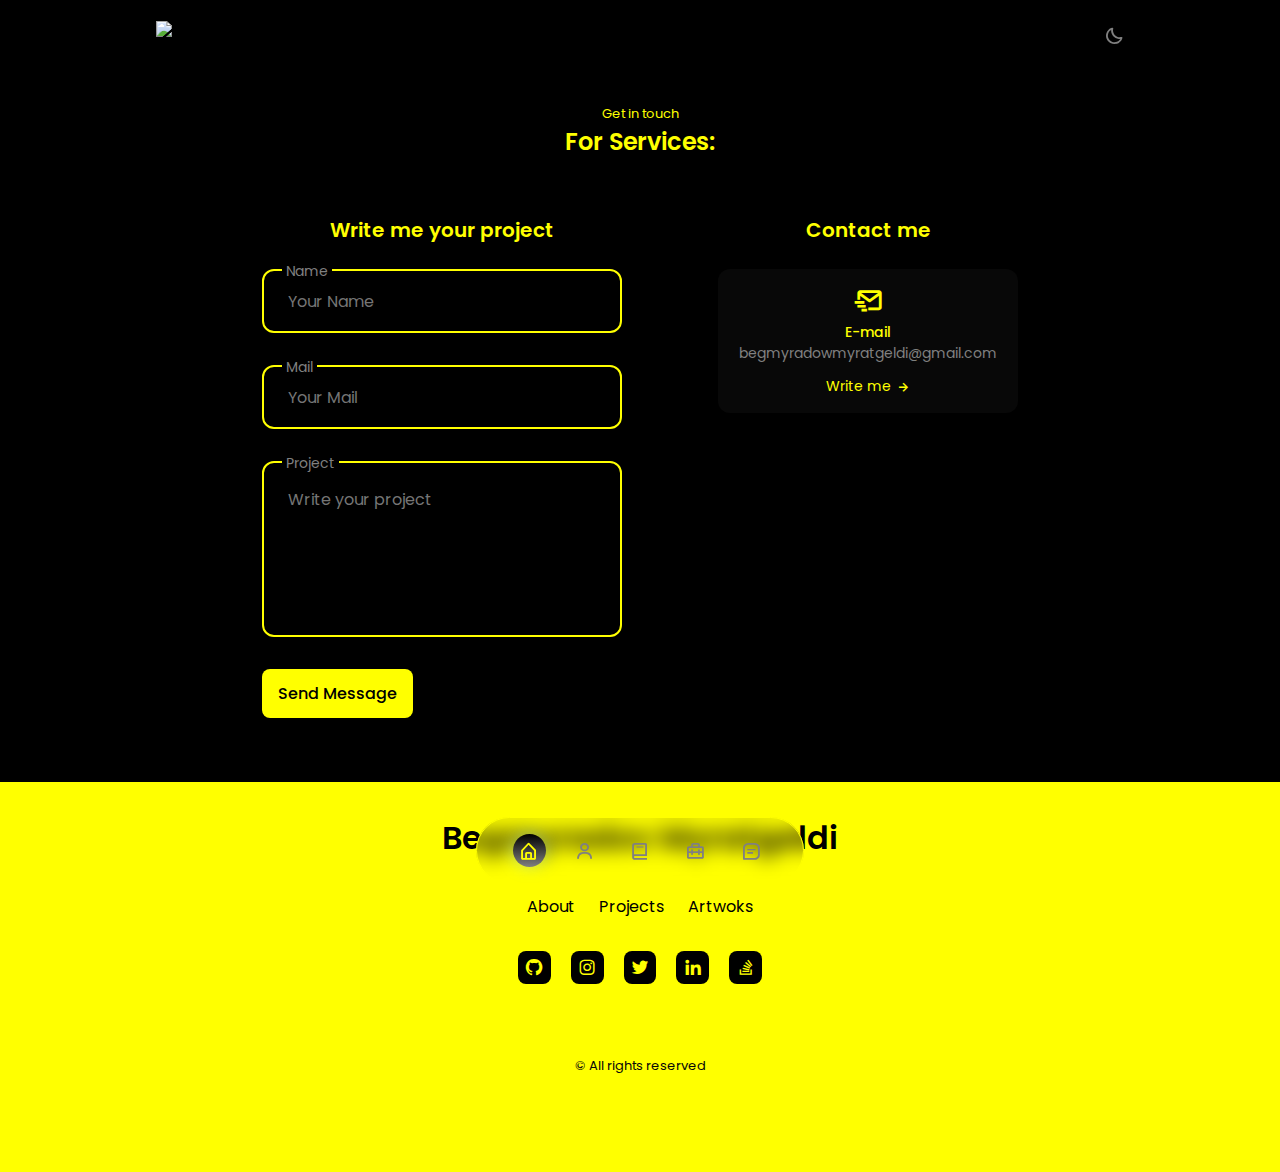
==== index1.html @ 9a81b6cd "hello" ====
<!DOCTYPE html>
    <html lang="en">
    <head>
        <meta charset="UTF-8">
        <meta name="viewport" content="width=device-width, initial-scale=1.0">
        <script src="assets/js/jquery-3.1.1.js"></script>
        <script src="assets/js/typed.js"></script>

        <!--=============== FAVICON ===============-->
        <link rel="shortcut icon" href="assets/img/favicon.png" type="image/x-icon">

        <!--=============== BOXICONS ===============-->
        <link href="https://unpkg.com/boxicons@2.1.2/css/boxicons.min.css" rel="stylesheet"/>

        <!--=============== SWIPER CSS ===============-->
        <link rel="stylesheet" href="assets/css/swiper-bundle.min.css">


        <link rel="stylesheet" href="https://cdn.jsdelivr.net/npm/bootstrap-icons@1.10.5/font/bootstrap-icons.css">

        <!--=============== CSS ===============-->
        <link rel="stylesheet" href="assets/css/styles.css">
        <link rel="icon" href="assets/img/binary-code.png" />

        <title> Myrat_Jr's Portfolio </title>
    </head>
    <body>
        <!--=============== HEADER ===============-->
        <header class="header" id="header">
            <nav class="nav container">
                <a href="index.html" class="nav__logo-container">
                    <img src="assets/img/MyratJR.png" width="" class="go-logo">
                </a>
                <div class="nav__menu">
                    <ul class="nav__list">
                        <li class="nav__item">
                            <a href="#home" class="nav__link active-link">
                                <i class="bx bx-home-alt"></i>
                            </a>
                        </li>  
                        <li class="nav__item">
                            <a href="#about" class="nav__link">
                                <i class="bx bx-user"></i>
                            </a>
                        </li>
                        <li class="nav__item">
                            <a href="#skills" class="nav__link">
                                <i class="bx bx-book"></i>
                            </a>
                        </li>
                        <li class="nav__item">
                            <a href="#work" class="nav__link">
                                <i class="bx bx-briefcase-alt-2"></i>
                            </a>
                        </li>
                        <li class="nav__item">
                            <a href="#contact" class="nav__link">
                                <i class="bx bx-message-square-detail"></i>
                            </a>
                        </li>   
                    </ul>
                </div>
                <!-- Theme change button -->
                <i class="bx bx-moon change-theme" id="theme-button"></i>
            </nav>
            
        </header>
            
            <section class="contact section" id="contact">
                <span class="section__subtitle">Get in touch</span>
                <h2 class="section__title">For Services:</h2>

                <div class="contact__container container grid">
                    
                    <div class="contact__content">
                        <h3 class="contact__title">Write me your project</h3>
                        
                        <form action="" class="contact__form">
                            <div class="contact__form-div">
                                <label for="" class="contact__form-tag">Name</label>
                                <input type="text" placeholder="Your Name" class="contact__form-input">
                            </div>
                            
                            <div class="contact__form-div">
                                <label for="" class="contact__form-tag">Mail</label>
                                <input type="email" placeholder="Your Mail" class="contact__form-input">
                            </div>

                            <div class="contact__form-div contact__form-area">
                                <label for="" class="contact__form-tag">Project</label>
                                <textarea name="" id="" cols="30" rows="10" placeholder="Write your project" class="contact__form-input"></textarea>
                            </div>
                            
                            <button class="button">Send Message</button>
                        </form>
                    </div>
                    <div class="contact__content">
                        <h3 class="contact__title">Contact me</h3>
            
                        <div class="contact__info">
                            <div class="contact__card">
                                <i class="bx bx-mail-send contact__card-icon"></i>
                                <h3 class="contact__card-title">E-mail</h3>
                                <span class="contact__card-data">begmyradowmyratgeldi@gmail.com</span>
                            
                                <a href="mailto:begmyradowmyratgeldi@gmail.com" target="_blank" class="contact__button">
                                    Write me <i class="bx bx-right-arrow-alt contact__button-icon"></i>
                                </a>
                            </div>
            
                        </div>
                    </div>
                </div>
            </section>
        </main>

        <!--=============== FOOTER ===============-->
        <footer class="footer">
            <div class="footer__container container">
                <h1 class="footer__title">Begmyradov Myratgeldi</h1>

                <ul class="footer__list">
                    <li>
                        <a href="#about" class="footer__link">About</a>
                    </li>

                    <li>
                        <a href="#work" class="footer__link">Projects</a>
                    </li>

                    <li>
                        <a href="#artworks" class="footer__link">Artwoks</a>
                    </li>
                </ul>

                <ul class="footer__social">
                    <a href="https://github.com/MyratJr" target="_blank" class="footer__social-link">
                        <i class="bx bxl-github"></i>
                    </a>

                    <a href="https://instagram.com" target="_blank" class="footer__social-link">
                        <i class="bx bxl-instagram"></i>
                    </a>

                    <a href="https://twitter.com" target="_blank" class="footer__social-link">
                        <i class="bx bxl-twitter"></i>
                    </a>

                    <a href="https://www.linkedin.com/in/myratjr/" target="_blank" class="footer__social-link">
                        <i class="bx bxl-linkedin"></i>
                    </a>

                    <a href="https://stackoverflow.com/users/21633456/myrat-jr" target="_blank" class="footer__social-link">
                        <i class="bx bxl-stack-overflow"></i>
                    </a>
                </ul>

                <span class="footer__copy">
                    &#169; All rights reserved
                </span>

            </div>
        </footer>

        <!--=============== SCROLLREVEAL ===============-->
        <script src="assets/js/scrollreveal.min.js"></script>

        <!--=============== SWIPER JS ===============-->
        <script src="assets/js/swiper-bundle.min.js"></script>

        <!--=============== MIXITUP FILTER ===============-->
        <script src="assets/js/mixitup.min.js"></script>

        <!--=============== MAIN JS ===============-->
        <script src="assets/js/main.js"></script>

    </body>
</html>
---- assets/css/styles.css ----
/*=============== GOOGLE FONTS ===============*/
@import url('https://fonts.googleapis.com/css2?family=Poppins:ital,wght@0,500;0,600;1,400&display=swap');

/*=============== VARIABLES CSS ===============*/
:root {
  --header-height: 3.5rem;

  /*========== Colors ==========*/
  /*Color mode HSL(hue, saturation, lightness)*/
  /*
        Purple: hsl(250, 66%, 75%)
        Blue: hsl(207, 90%, 72%)
        Pink: hsl(356, 66%, 75%)
        Teal: hsl(174, 63%, 62%)
  */
  --first-hue: 207;
  --sat: 90%;
  --lig: 72%;
  --second-hue: red;
  --first-color: yellow;
  --first-color-alt: grey;
  --title-color: yellow;
  --text-color: grey;
  --text-color-light: yellow;
  --body-color:black;
  --container-color: rgb(8, 8, 8);

  /*========== Font and typography ==========*/
  /*.5rem = 8px | 1rem = 16px ...*/
  --body-font: 'Poppins', sans-serif;
  --biggest-font-size: 1.75rem;
  --h1-font-size: 1.5rem;
  --h2-font-size: 1.25rem;
  --h3-font-size: 1rem;
  --normal-font-size: .938rem;
  --small-font-size: .813rem;
  --smaller-font-size: .75rem;
  --tiny-font-size: .625rem;

  /*========== Font weight ==========*/
  --font-medium: 500;
  --font-semibold: 600;

  /*========== z index ==========*/
  --z-tooltip: 10;
  --z-fixed: 100;
  --z-modal: 1000;
}

/* Responsive typography */
@media screen and (min-width: 968px) {
  :root {
    --biggest-font-size: 2.5rem;
    --h1-font-size: 2.25rem;
    --h2-font-size: 1.5rem;
    --h3-font-size: 1.25rem;
    --normal-font-size: 1rem;
    --small-font-size: .875rem;
    --smaller-font-size: .813rem;
  }
}

/*=============== BASE ===============*/
* {
  box-sizing: border-box;
  padding: 0;
  margin: 0;
}

html {
  scroll-behavior: smooth;
}

body,
button,
input,
textarea {
  font-family: var(--body-font);
  font-size: var(--normal-font-size);
}

body {
  background-color: var(--body-color);
  color: var(--text-color);
  transition: .4s; /* for light mode animation */
}

h1, h2, h3 {
  color: var(--title-color);
  font-weight: var(--font-semibold);
}

ul {
  list-style: none;
}

a {
  text-decoration: none;
}

button {
  cursor: pointer;
  border: none;
  outline: none;
}

img {
  max-width: 100%;
  height: auto;
}

/*=============== THEME ===============*/
.change-theme{
  font-size: 1.25rem;
  cursor: pointer;
  transition: .3s;
}

.change-theme:hover{
  color: var(--first-color);

}

/*========== Variables Light theme ==========*/
body.light-theme{
  --title-color: hsl(var(--second-hue), 15%, 15%);
  --text-color: hsl(var(--second-hue), 8%, 35%);
  --body-color: hsl(var(--second-hue), 100%, 99%);
  --container-color: #fff;
}

/*========== 
    Color changes in some parts of 
    the website, in light theme
==========*/
.light-theme .scroll-header{
  box-shadow: 0 2px 4px hsla(0, 0%, 1%, .1);
}
.light-theme .nav__menu{
  background-color: hsla(var(--second-hue), 32%, 90%, .8); 
}

.light-theme .section__subtitle{
  color: var(--text-color);
}

.light-theme .home__social-link{
  box-shadow: 0 2px 8px hsla(var(--second-hue), 48%, 8%, .1);
}

.light-theme .home__social::after,
.light-theme .footer__social-link{
  background-color: var(--title-color);
}

.light-theme .home__social-link,
.light-theme .home__scroll,
.light-theme .button,
.light-theme .button:hover,
.light-theme .active-work,
.light-theme .footer__title,
.light-theme .footer__link,
.light-theme .footer__copy{
  color: var(--title-color);
}

.light-theme .about__box{
  box-shadow: 0 2px 8px hsla(var(--second-hue), 48%, 8%, .1);
}

.light-theme .skills__content,
.light-theme .services__card,
.light-theme .work__card,
.light-theme .testimonial__card,
.light-theme .contact__card{
  box-shadow: 0 2px 16px hsla(var(--second-hue), 48%, 8%, .1);
}


.light-theme::-webkit-scrollbar{
  background-color: hsl(var(--second-hue), 8%, 66%);
}

.light-theme::-webkit-scrollbar-thumb{
  background-color: hsl(var(--second-hue), 8%, 54%);
}

.light-theme::-webkit-scrollbar-thumb:hover{
  background-color: hsl(var(--second-hue), 8%, 44%);
}
/*=============== REUSABLE CSS CLASSES ===============*/
.container {
  max-width: 968px;
  margin-left: 1rem;
  margin-right: 1rem;
}

.grid {
  display: grid;
  gap: 1.25rem;
}

.main {
  overflow: hidden;
}

.section {
  padding: 4.5rem 0 1rem;
}

.section__title, 
.section__subtitle {
  text-align: center;
}

.section__title {
  font-size: var(--h2-font-size);
  color: var(--first-color);
  margin-bottom: 2rem;
}

.section__subtitle {
  display: block;
  font-size: var(--smaller-font-size);
  color: var(--text-color-light);
}

/*=============== HEADER & NAV===============*/
.header{
  position: fixed;
  top: 0;
  left: 0;
  width: 100%;
  background-color: var(--header-color);
  z-index: var(--z-fixed);
  transition: .4s; /* for light mode animation */
}

.nav{
  height: var(--header-height);
  display: flex;
  justify-content: space-between;
  align-items: center;
}
.nav__logo-container{
  display: flex;
  align-items: center;
}

.go-logo{
  height: 24px;
  margin-right: 1rem;
}

.nav__logo{
  color: var(--first-color);
  font-weight: var(--font-medium);
  transition: .4s;
}
.nav__logo:hover{
  color: var(--first-color-alt);
}
.nav__menu{
  border: solid 1px yellow;
  position: fixed;
  bottom: 1rem;
  background-color: hsla(var(--second-hue), 32%, 16%, .8);
  width: 90%;
  border-radius: 4rem;
  padding: 1rem 2.25rem;
  backdrop-filter: blur(10px);
  transition: .4s; /* for light mode animation */
}
.nav__list{
  display: flex;
  justify-content: space-between;
  align-items: center;
}

.nav__link{
  color: var(--t);
  font-size: 1.25em;
  padding: .4rem;
  display: flex;
  border-radius: 5rem;
}
/* Active link */
.active-link{
  background: linear-gradient(180deg,black,grey);
  box-shadow: 0 0 16px hsla(var(--first-hue), var(--sat), var(--lig), .4);
  color: var(--title-color);
}

/* Change background header */
.scroll-header{
  box-shadow: 0 1px 1px yellow;
}

/*=============== HOME ===============*/
.home__container{
  position: relative;
  row-gap: 4.5rem;
  padding-top: 2rem;  
}

.home__data{
  text-align: center;
}
.home_greeting{
  font-size: var(--small-font-size);
  font-weight: var(--font-medium);
}
.home__greeting{
  font-size: 3vh;
  display: block;
  color: var(--title-color);
  margin-bottom: .25rem;
}

.code{
  font-family: 'Courier New', Courier, monospace;
}

.home__name{
  font-size: var(--biggest-font-size);
  color: var(--title-color);
}
.home__name1{
  font-size: 3vh;
  color: var(--title-color);
}

.iam{
  color: var(--first-color);
}

.typewriting__container{
  display: inline-block;
  justify-content: center;
  margin-bottom: 2.5rem;  
}

.typed-cursor {
  display: inline;
  opacity: 1;
  font-size: 30px;
  color: var(--first-color);
  animation: blink .7s infinite;
}

@keyframes blink {
  0% {
      opacity: 1;
  }
  50% {
      opacity: 0;
  }
  100% {
      opacity: 1;
  }
}

.home__img{
  width: 160px;
}

.home__handle{
  justify-self: center;
  width: 190px;
  height: 190px;
  background:linear-gradient(180deg,
             hsla(var(--first-hue), var(--sat), var(--lig), 1),
             hsla(var(--first-hue), var(--sat), var(--lig), .2)
  );
  border-radius: 10rem 10rem 1rem 1rem;
  display: flex;
  align-items: flex-end;
  justify-content: center;
  overflow: hidden;
}

.home__buttons{
  display: flex;
  justify-content: center;
  align-items: center;
  gap: 1.5rem;
}

.home__social,
.home__scroll{
  position: absolute;
}

.home__social{
  margin-left: 1000px;
  display: grid;
  row-gap: .5rem;
}

.home__social-link{
  width: max-content;
  background-color: var(--container-color);
  color: var(--first-color);
  padding: .25rem; 
  border-radius: .25rem;
  display: flex;
  font-size: 1rem;
  transition: .4s;
}

.home__social-link:hover{
  background-color: var(--first-color);
  color: #fff;
} 
.home__social::after{
  content: '';
  width: 32px;
  height: 2px;
  background-color: var(--first-color);
  transform: rotate(90deg) translate(16px, 3px);
}
.home__scroll{
  color: var(--first-color);
  right: 6vw;
  bottom: 7rem;
  display: grid;
  row-gap: 2.25rem;
  justify-items: center;
}

.home__scroll-icon{
  font-size: 1.25rem;
  -webkit-animation: action 1s infinite  alternate;
  animation: action 1s infinite  alternate;
}

@-webkit-keyframes action {
  0% { transform: translateY(0); }
  100% { transform: translateY(-10px); }
}

@keyframes action {
  0% { transform: translateY(0); }
  100% { transform: translateY(-10px); }
}

.home__scroll-name{
  font-size: var(--small-font-size);
  transform: rotate(-90deg);
}
/*=============== BUTTONS ===============*/
.button{
  display: inline;
  background-color: var(--first-color);
  color: var(--body-color);
  padding: .75rem 1rem;
  font-weight: var(--font-medium);
  transition: .4s;
  border-radius: .5em;
}

.button:hover{
  background-color: var(--first-color-alt);
  color: var(--body-color);
}

.button--ghost{
  background-color: transparent;
  border: 2px solid var(--first-color);
  color: var(--first-color);
}

/*=============== ABOUT ===============*/
.about__container{
  row-gap: 2.5rem;
}
.about__img{
  width: 220px;
  border-radius: 1.5em;
  justify-self: center;
}

.about__data{
  text-align: center;
}

.about__info{
  display: grid;
  grid-template-columns: repeat(3, 1fr);
  gap: .5rem;
  margin-bottom: 2rem;
}

.about__box{
  background-color: var(--container-color);
  border-radius: .75rem;
  padding: .75rem .5rem;
}

.about__icon{
  font-size: 1.5rem;
  color: var(--first-color);
  margin-bottom: .5rem; 
}

.about__title{
  font-size: var(--small-font-size);
}

.about__subtitle{
  font-size: var(--tiny-font-size);
}

.about__description{
  margin-bottom: 2rem;
}

.insta-link{
  color: var(--first-color);
}
.insta-link:hover{
  color: var(--first-color-alt);
}
/*=============== SKILLS ===============*/
.skills__container{
  row-gap: 2rem;
  padding-top: 1rem;
}

.skills__content{
  background-color: var(--container-color);
  padding: 1.5rem;
  border-radius: 1.25rem;
}

.skills__title{
  font-size: var(--normal-font-size);
  font-weight: var(--font-medium);
  color: var(--first-color);
  text-align: center;
  margin-bottom: 1.5rem;
}

.skills__box{
  display: flex;
  justify-content: center;
  column-gap: 2.5rem;
}

.skills__group{
  display: grid;
  align-content: flex-start;
  row-gap: 1rem;
}
.skills__data{
  display: flex;
  column-gap: .5rem;
}

.skills .bxs-badge-check{
  font-size: 1rem;
  color: var(--first-color);
}

.skills__name{
  font-size: var(--normal-font-size);
  font-weight: var(--font-medium);
  line-height: 18px;

}

.skills__level{
  font-size: var(--tiny-font-size);
}
/*=============== SERVICES ===============*/
.services__container{
  grid-template-columns: repeat(2, 1fr);
  gap: 1.5rem;
  padding-top: 1rem;
}

.services__card{
  background-color: var(--container-color);
  padding: 3rem 1.5rem 1.5rem;
  border-radius: 1rem;
}

.services__title{
  font-size: var(--h3-font-size);
  margin-bottom: 2.5rem;
}
.services__button{
  color: var(--first-color);
  font-size: var(--small-font-size);
  display: flex;
  align-items: center;
  column-gap: .25rem;
  cursor: pointer;

}
.services__button:hover .services__icon{
  transform: translateX(.25rem);

}

.services__icon{
  font-size: 1rem;
  transition: .4s;
}

/* Services modal */
.services__modal{
  position: fixed;
  inset: 0;
  background-color: hsla(var(--second-hue), 28%, 16%, .7);
  padding: 2rem 1rem;
  display: grid;
  place-items: center;
  visibility: hidden;
  opacity: 0;
  transition: .4s;
  z-index: var(--z-modal);
}

.services__modal-content{
  position: relative;
  background-color: var(--body-color);
  padding: 4.5rem 1.5rem 2.5rem;
  border-radius: 1.5rem;
}

.services__modal-title,
.services__modal-description{
  text-align: center;  
}

.services__modal-title{
  font-size: var(--h3-font-size);
  color: var(--first-color);
  margin-bottom: 1rem;
}

.services__modal-description{
  font-size: var(--small-font-size);
  margin-bottom: 2rem;
}

.services__modal-list{
  display: grid;
  row-gap: .75rem;
}

.services__modal-item{
  display: flex;
  align-items: flex-start;
  column-gap: .5rem ;
}

.services__modal-icon{
  font-size: 1.5rem;
  color: var(--first-color);
}

.services__modal-info{
  font-size: var(--small-font-size); 
}

.services__modal-close{
  position: absolute;
  top: 1.5rem;
  right: 1.5rem;
  font-size: 1.5rem;
  color: var(--first-color);
  cursor: pointer;
}

/*Active modal*/
.active-modal{
  opacity: 1;
  visibility: visible;
}

/*=============== WORK ===============*/
.work__container{
  padding-top: 1rem;
}

.work__filters{
  display: flex;
  justify-content: center;
  align-items: center;
  column-gap: .75rem;
  margin-bottom: 2rem;
}

.work__item{
  cursor: pointer;
  color: var(--title-color);
  padding: .25rem .75rem;
  font-weight: var(--font-medium);
  border-radius: .5rem;
}

.work__button{
  width: max-content;
  color: var(--first-color);
  font-size: var(--small-font-size);
  display: flex;
  align-items: center;
  column-gap: .25rem ;
  margin-top: .5rem;
}

.work__button:hover .work__icon{
  transform: translateX(.25rem);
}

.work__icon{
  font-size: 1rem;
  transition: .4s; 
}

.work__card{
  background-color: var(--container-color);
  padding: 1rem;
  border-radius: 1rem;
}

.work__img{
  border-radius: 1rem;
  margin-bottom: .75rem;
}

.work__title{
  font-size: var(--normal-font-size);
  font-weight: var(--font-medium);
  margin-bottom: .25rem;
}

.work__description{
  display: flex;
  flex-wrap: wrap;
  color: var(--text-color);
  font-size: var(--small-font-size);
  align-items: center;
  column-gap: .25rem ;
}


/* Active item work*/
.active-work{
  background-color: var(--first-color);
  color: var(--body-color);
}

/*=============== TESTIMONIAL ===============*/
.testimonial__card{
  background-color: var(--container-color);
  padding: 1.25rem 1.5rem;
  border-radius: 1.5rem;
  margin-bottom: 3rem;
}

.testimonial__img{
  width: max-content;
  border-radius: 1rem;
  margin-bottom: 1rem; 
}

.testimonial__name{
  font-size: var(--normal-font-size);
  font-weight: var(--font-medium);
  margin-bottom: .25rem;

}

/* Swiper class */
.swiper-pagination-bullet{
  background-color: var(--text-color-light); 
}
.swiper-pagination-bullet-active{
  background-color: var(--first-color);  
}

/*=============== CONTACT ===============*/
.contact__container{
  row-gap: 3rem;
  padding-bottom: 3rem;
}

.contact__title{
  text-align: center;
  font-size: var(--h3-font-size);
  margin-bottom: 1.5rem;
}

.contact__info{
  display: grid;
  gap: 1rem;

}

.contact__card{
  background-color: var(--container-color);
  padding: 1rem;
  border-radius: .75rem;
  text-align: center;
}

.contact__card-icon{
  font-size: 2rem;
  color: var(--title-color);
  margin-bottom: .25rem;
}

.contact__card-title,
.contact__card-data{
  font-size: var(--small-font-size);
}

.contact__card-title{
  font-weight: var(--font-medium);
}

.contact__card-data{
  display: block;
  margin-bottom: .75rem;
}

.contact__button{
  color: var(--first-color);
  font-size: var(--small-font-size);
  display: flex;
  align-items: center;
  justify-content: center;
  column-gap: .25rem;
}

.contact__button:hover .contact__button-icon{
  transform: translateX(.25rem);
}

.contact__button-icon{
  font-size: 1rem;
  transition: .4s;
}

.contact__form-div{
  position: relative;
  margin-bottom: 2rem;
  height: 4rem;

}

.contact__form-input{
  position: absolute;
  top: 0;
  left: 0;
  width: 100%;
  height: 100%;
  border: 2px solid var(--text-color-light);
  background: none;
  color: var(--text-color);
  padding: 1.5rem;
  border-radius: .75rem;
  z-index: 1;
}

.contact__form-tag{
  position: absolute;
  top: -.75rem;
  left: 1.25rem;
  font-size: var(--small-font-size);
  padding: .25rem;
  background-color: var(--body-color);
  z-index: 10;
}

.contact__form-area{
  height: 11rem;
}

.contact__form-area textarea{
  resize: none;
  overflow: hidden;
}

/*=============== FOOTER ===============*/
.footer{
  background-color: var(--first-color);

}

.footer__container{
  padding: 2rem 0 6rem;

}

.footer__title,
.footer__link{
  color: var(--body-color);
}

.footer__title{
  text-align: center;
  margin-bottom: 2rem;
}

.footer__list{
  display: flex;
  justify-content: center;
  column-gap: 1.5rem;
  margin-bottom: 2rem;
}

.footer__social{
  display: flex;
  justify-content: center;
  column-gap: 1.25rem;
}

.footer__social-link{
  background-color: var(--body-color);
  color: var(--first-color);
  padding: .25rem;
  border-radius: .25rem;
  font-size: 1rem;
  display: inline-flex;
}

.footer__copy{
  display: block;
  margin-top: 4.5rem;
  color: var(--container-color);
  text-align: center;
  font-size: var(--smaller-font-size);
}

/*=============== SCROLL BAR ===============*/
::-webkit-scrollbar{
  width: .6rem;
  border-radius: .5rem;
  background-color: hsl(var(--second-hue), 8%, 38%);
}

::-webkit-scrollbar-thumb{
  background-color: hsl(var(--second-hue), 8%, 26%);
  border-radius: .5rem;
}

::-webkit-scrollbar-thumb:hover{
  background-color: hsl(var(--second-hue), 8%, 20%); 
}

/*=============== BREAKPOINTS ===============*/
/* For small devices */
@media screen and (max-width:320px) {
  .nav__menu{
    padding: 1rem 1.5rem;
  }
  .typed-cursor {
    font-size: 30px;
  }

  .home__buttons{
    flex-direction: column;
  }
  .go-logo{
    height: 30px;
  }
  .home__handle{
    width: 150px;
    height: 253px;
  }
  .home__img{
    width: 130px;
  }

  .about__info{
    grid-template-columns: repeat(2, 1fr);
  }

  .skills__box{
    column-gap: 1rem;
  }
  .skills__name{
    font-size: var(--small-font-size);
  }

  .services__container{
    grid-template-columns: 145px;
    justify-content: center;
  }
  .work__item{
    font-size: var(--small-font-size);
  }
  .work__filters{
    column-gap: .25rem;
  }
}

/* For medium devices */
@media screen and (min-width:576px) {
  .nav__menu{
    width: 328px;
    left: 0;
    right: 0;
    margin: 0 auto;
  }

  .typed-cursor{
    font-size: 30px;
  }
  
  .about__info{
    grid-template-columns: repeat(3, 140px);
    justify-content: center;

  }
  .about__description{
    padding: 0 5rem;
  }

  .skills__container{
    justify-content: center;
  }

  .skills__content{
    padding: 2rem 4rem;
  }

  .services__container{
    grid-template-columns: repeat(2, 160px);
    justify-content: center;
  }
  .services__modal-content{
    width: 500px;
    padding: 4.5rem 2.5rem 2.5rem;
  }
  .services__modal-description{
    padding: 0 3.5rem;
  }
  .work__container{
    justify-content: center;
  }
  .go-logo{
    height: 30px;
  }

  .work__img{
    width: 295px;
  }
  .work__card{
    width: 300px;
  }

  .contact__info{
    grid-template-columns: 300px;
    justify-content: center;
  }
  .contact__form{
    width: 360px;
    margin: 0 auto;
  }
}

@media screen and (min-width: 767px) {
  .work__container{
    grid-template-columns: repeat(2, max-content);
  }

  .work__card{
    width: 300px;
  }
  .go-logo{
    height: 30px;
  }
  
  .contact__container{
    grid-template-columns: repeat(2, max-content);
    justify-content: center;
    column-gap: 3rem;
  }
  .typed-cursor{
    font-size: 30px;
  }
}

/* For large devices */
@media screen and (min-width:992px){
  .container{
    margin-left: auto;
    margin-right: auto;
  }
  .typed-cursor{
    font-size: 40px;
  }
  .section{
    padding: 6.5rem 0 1rem;
  }
  .go-logo{
    height: 30px;
  }
  .section__title{
    margin-bottom: 3.5rem;
  }
  .nav{
    height: calc(var(--header-height) + 1rem);
  }
  .home__handle{
    width: 290px;
    height: 289px;
  }
  .home__img{
    width: 220px;
  }
  .home__social-link{
    padding: .4rem;
    font-size: 1.25rem;
  }
  .home__social::after{
    transform: rotate(90deg) translate(16px, 0);
  }
  .home__scroll-icon{
    font-size: 2rem;
  }
  .about__container{
    grid-template-columns: repeat(2, 1fr);
    align-items: center;
    column-gap: 4rem;
  }
  .about__img{
    width: 350px;
  }
  .about__data{
    text-align: initial;
  }
  .about__info{
    justify-content: initial;
  }
  .about__box{
    text-align: center;
    padding: 1rem 1.25rem;
  }
  .about__description{
    padding: 0 4rem 0 0;
    margin-bottom: 2.5rem;
  }
  .skills__container{
    grid-template-columns: repeat(2, 350px);
    column-gap: 3rem;
  }
  .services__container{
    grid-template-columns: repeat(3, 192px);
    column-gap: 3rem;
  }

  .services__card{
    padding: 5rem 2rem 1.5rem;
  }

  .work__container{
    gap: 3rem;
  }
  .work__card{
    width: 300px;
    padding: 1.25rem;
  }

  .work__img{
    margin-bottom: 1rem;
  }
  .work__title{
    margin-bottom: .5rem;
  }
  .testimonial__container{
    width: 750px;
  }
  .testimonial__card{
    padding: 1.5rem 2rem;
  }

  .contact__container{
    column-gap: 6rem;
  }

  .footer__social-link{
    font-size: 1.25rem;
    padding: .4rem;
    border-radius: .5rem;
  }
}
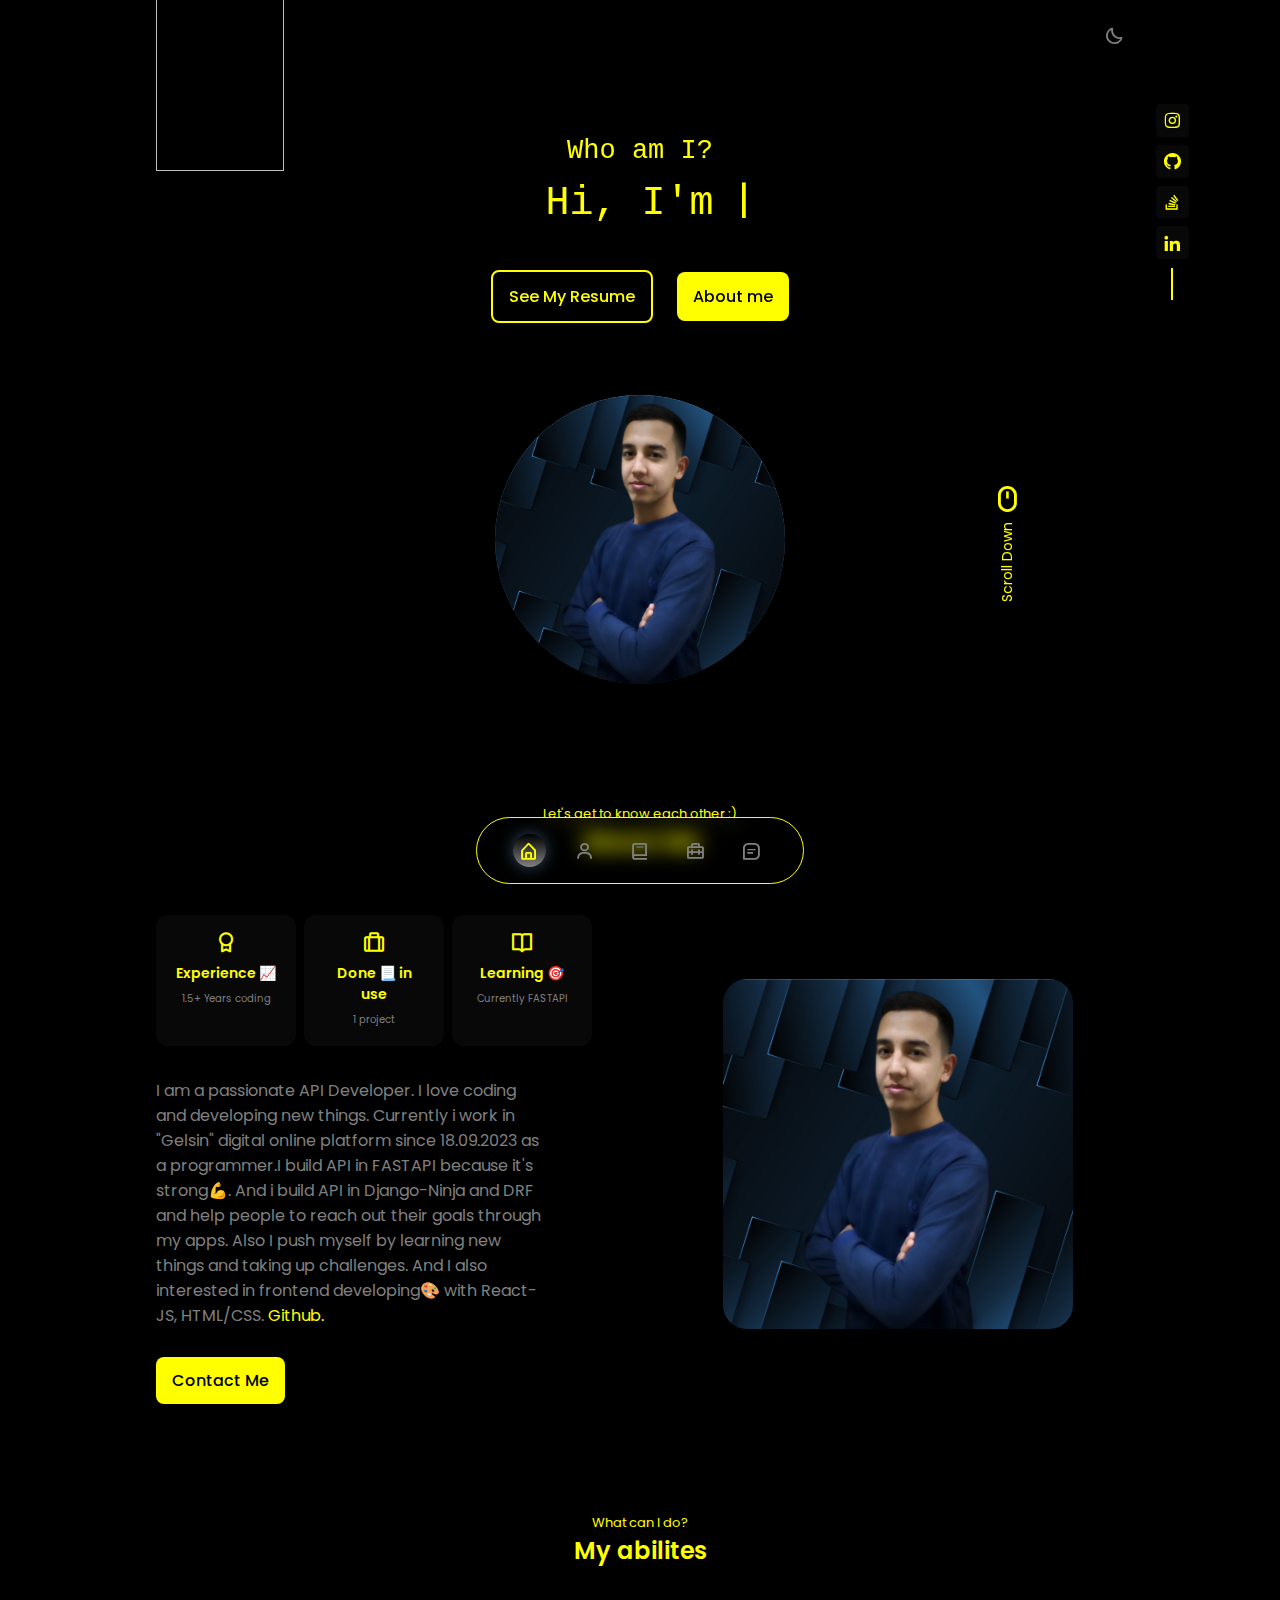
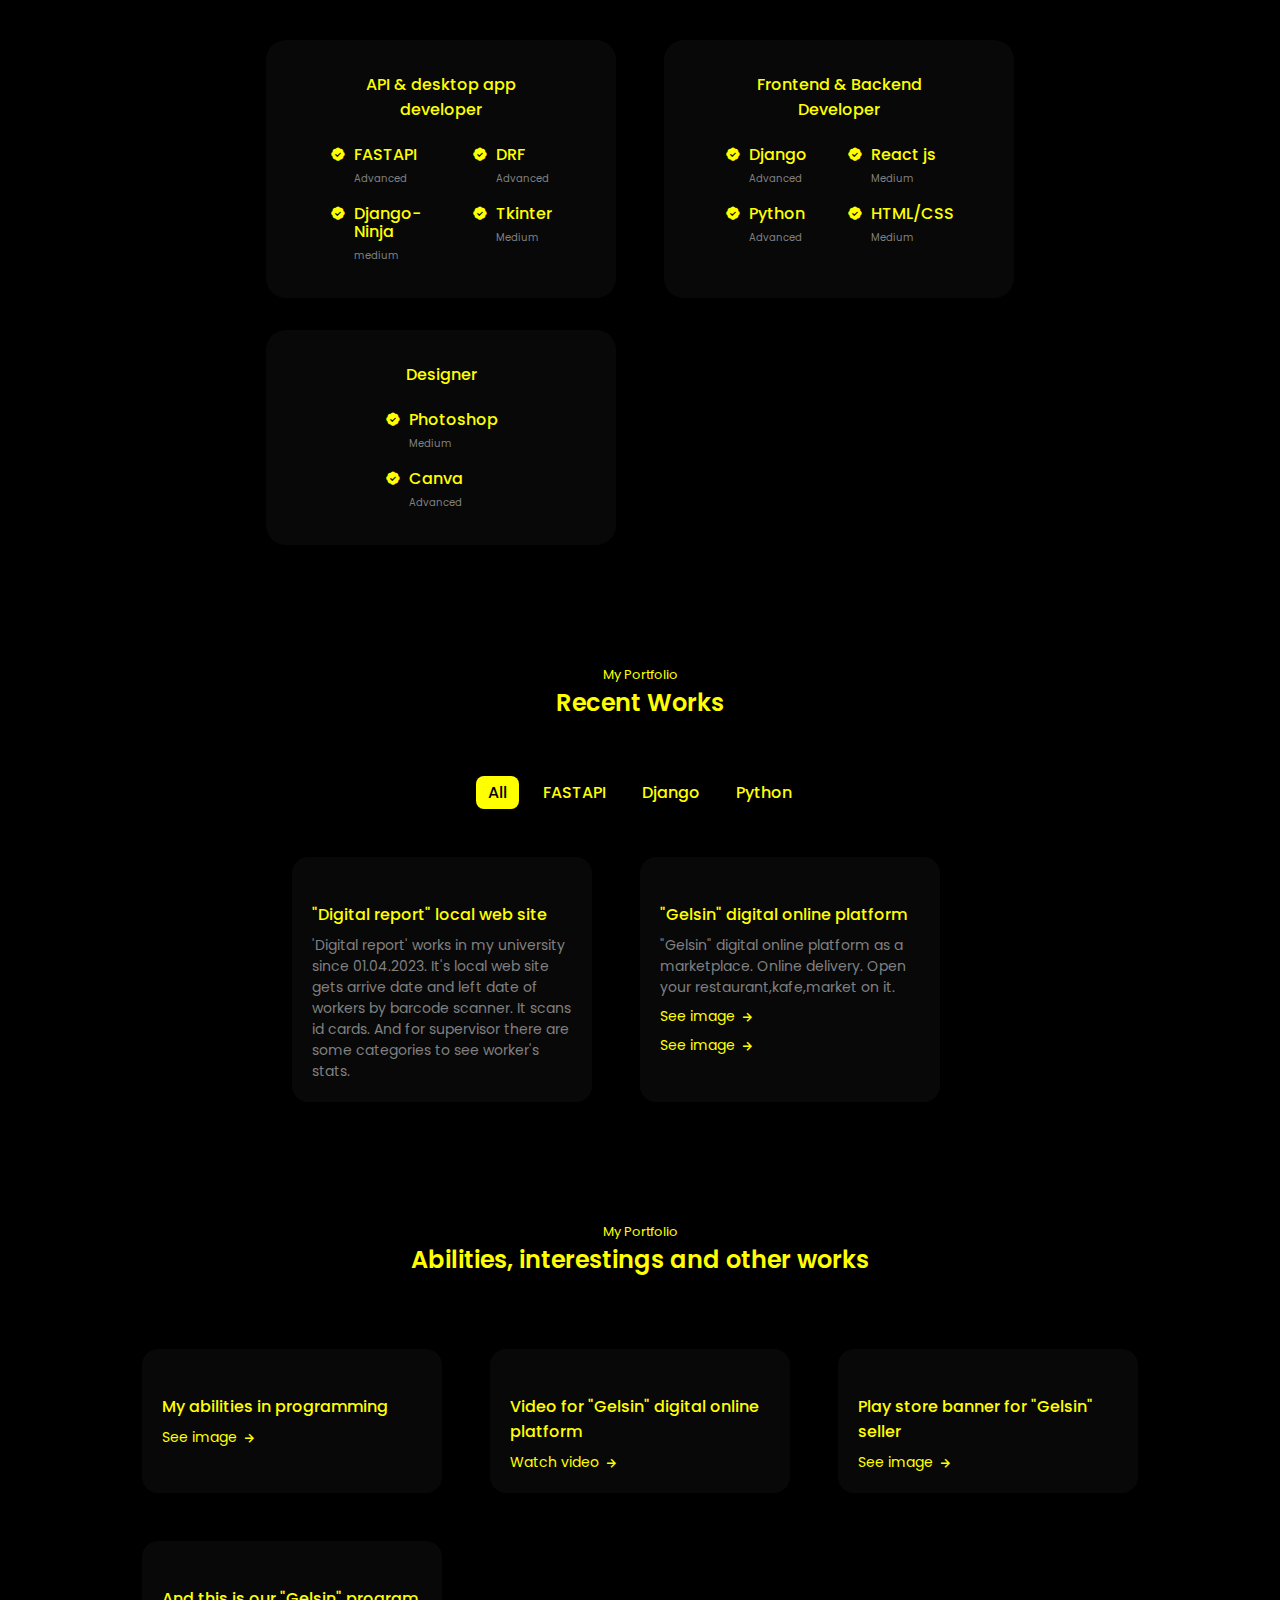
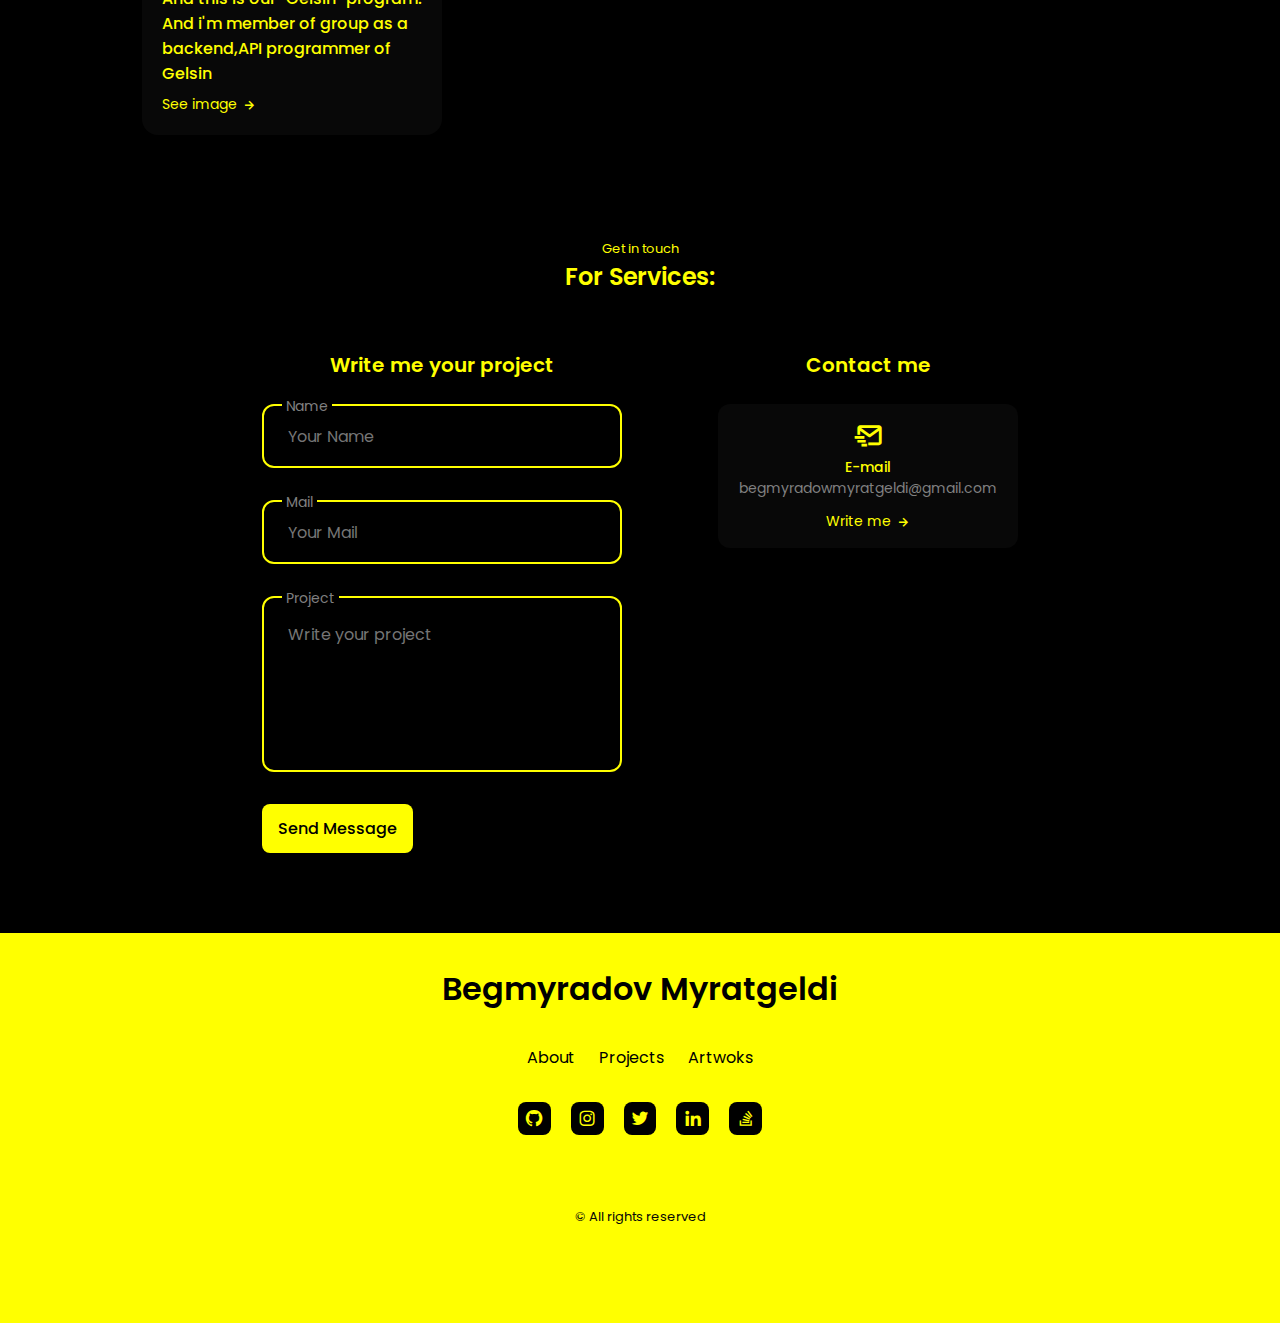
==== commit c2ccdfcc: "hello" ====
--- a/index1.html
+++ b/index1.html
@@ -29,7 +29,7 @@
         <header class="header" id="header">
             <nav class="nav container">
                 <a href="index.html" class="nav__logo-container">
-                    <img src="assets/img/MyratJR.png" width="" class="go-logo">
+                    <img src="assets/img/Alibaba_prev_ui.png" style="width:10vw;height:30vh" class="go-logo">
                 </a>
                 <div class="nav__menu">
                     <ul class="nav__list">
@@ -65,7 +65,612 @@
             </nav>
             
         </header>
+
+        <!--=============== MAIN ===============-->
+        <main class="main">
+            <!--=============== HOME ===============-->
+            <section class="home section" id="home">
+                <div class="home__container container grid">
+                    <div class="home__data">
+                        
+
+                        <span class="home__greeting code">Who am I?</span>
+                        <div class="typewriting__container">
+                            <span class="home__name iam">&nbsp;</span>
+                            <span class="home__name code" id="typed"></span>
+    
+                            <script>
+                                var typed = new Typed('#typed', {
+                                    strings: ["Hi, I'm Begmyradov Myratgeldi!", "I'm API Developer!", "I also interested with web Frontend!"],
+                                    backSpeed:25,
+                                    typeSpeed:70,
+                                    loop:true,
+                                    smartBackspace:true,
+                                    showCursor: true,
+                                    cursorChar: '|',
+                                    autoInsertCss: true,
+                                });
+                            </script>
+                        </div>
+                          
+                        <div class="home__buttons">
+                            <a download="" href="assets/Resume-Myratgeldi-Begmyradow-Penayewich (1).pdf" class="button button--ghost">
+                                See My Resume
+                            </a>
+                            <a href="#about" class="button">About me</a>
+                        </div>
+                    </div>
+                    <div class="home__handle" style="border-radius: 50%;">
+                        <img src="assets/img/men2.png" style="width:100%" alt="" class="home__img">
+                    </div>
+                    <div class="home__social">
+                        <a href="https://www.instagram.com/" class="home__social-link">
+                            <i class="bx bxl-instagram"></i>
+                        </a>
+                        <a href="https://github.com/MyratJr/" class="home__social-link">
+                            <i class="bx bxl-github"></i>
+                        </a>
+                        <a href="https://stackoverflow.com/users/21633456/myrat-jr" class="home__social-link">
+                            <i class="bx bxl-stack-overflow"></i>
+                        </a>
+                        <a href="https://www.linkedin.com/in/myratjr/" class="home__social-link">
+                            <i class="bx bxl-linkedin"></i>
+                        </a>
+                    </div>
+                    <a href="#about" class="home__scroll">
+                        <i class="bx bx-mouse home__scroll-icon"></i>
+                        <span class="home__scroll-name">Scroll Down</span>
+                    </a>
+                </div>
+            </section>
             
+            <!--=============== ABOUT ===============-->
+            <section class="about section" id="about">
+                <span class="section__subtitle">Let's get to know each other :)</span>
+                <h2 class="section__title">About Me</h2>
+                <div class="about__container container grid">
+                    
+                    <div class="about__data">
+                        <div class="about__info">
+                           <div class="about__box">
+                                <i class="bx bx-award about__icon"></i>
+                                <h3 class="about__title">Experience 📈</h3>
+                                <span class="about__subtitle">1.5+ Years coding</span>
+                           </div>
+
+                           <div class="about__box">
+                                <i class="bx bx-briefcase-alt about__icon"></i>
+                                <h3 class="about__title">Done 📃 in use</h3>
+                                <span class="about__subtitle">1 project</span>
+                           </div>
+
+                           <div class="about__box">
+                                <i class="bx bx-book-open about__icon"></i>
+                                <h3 class="about__title">Learning 🎯</h3>
+                                <span class="about__subtitle">Currently FASTAPI</span>
+                           </div>
+                       </div>
+
+                       <p class="about__description">
+                        I am a passionate API Developer. I love coding and developing new things. Currently i work in "Gelsin" digital online platform since 18.09.2023 as a programmer.I build API in FASTAPI because it's strong💪. And i build API in Django-Ninja and DRF and help people to reach out their goals through my apps. Also I push myself by learning new things and taking up challenges.
+                        And I also interested in frontend developing🎨 with React-JS, HTML/CSS.  
+                        <a class="insta-link" href="https://www.github.com/MyratJr/">Github.</a>
+                        
+                       </p>
+
+                       <a href="#contact" class="button">Contact Me</a>
+                    </div>
+                    <img src="assets/img/men2.png" alt="Image of Myrat" class="about__img">
+                </div>
+            </section>
+
+            <!--=============== SKILLS ===============-->
+            <section class="skills section" id="skills">
+                <span class="section__subtitle">What can I do?</span>
+                <h2 class="section__title">My abilites</h2>
+
+                <div class="skills__container container grid">
+                    <div class="skills__content">
+                        <h3 class="skills__title">API & desktop app developer</h3>
+                        <div class="skills__box">
+                            <div class="skills__group">
+                                <div class="skills__data">
+                                    <i class="bx bxs-badge-check"></i>
+                                    <div>
+                                        <h3 class="skills__name">FASTAPI</h3>
+                                        <span class="skills__level">Advanced</span>
+                                    </div>
+                                </div>
+
+                                <div class="skills__data">
+                                    <i class="bx bxs-badge-check"></i>
+                                    <div>
+                                        <h3 class="skills__name">Django-Ninja</h3>
+                                        <span class="skills__level">medium</span>
+                                    </div>
+                                </div>
+
+                            </div>
+                            
+                            <div class="skills__group">
+                                <div class="skills__data">
+                                    <i class="bx bxs-badge-check"></i>
+                                    <div>
+                                        <h3 class="skills__name">DRF</h3>
+                                        <span class="skills__level">Advanced</span>
+                                    </div>
+                                </div>
+
+                                
+                                <div class="skills__data">
+                                    <i class="bx bxs-badge-check"></i>
+                                    <div>
+                                        <h3 class="skills__name">Tkinter</h3>
+                                        <span class="skills__level">Medium</span>
+                                    </div>
+                                </div>
+                            </div>
+                        </div>
+                    </div>
+                    <div class="skills__content">
+                        <h3 class="skills__title">Frontend & Backend Developer</h3>
+                        <div class="skills__box">
+                            <div class="skills__group">
+                                <div class="skills__data">
+                                    <i class="bx bxs-badge-check"></i>
+                                    <div>
+                                        <h3 class="skills__name">Django</h3>
+                                        <span class="skills__level">Advanced</span>
+                                    </div>
+                                </div>
+                                <!-- ------------ -->
+                                <div class="skills__data">
+                                    <i class="bx bxs-badge-check"></i>
+                                    <div>
+                                        <h3 class="skills__name">Python</h3>
+                                        <span class="skills__level">Advanced</span>
+                                    </div>
+                                </div>
+                            </div>
+                            
+                            <div class="skills__group">
+                                <div class="skills__data">
+                                    <i class="bx bxs-badge-check"></i>
+                                    <div>
+                                        <h3 class="skills__name">React js</h3>
+                                        <span class="skills__level">Medium</span>
+                                    </div>
+                                </div>
+                                <!-- ================== -->
+                                <div class="skills__data">
+                                    <i class="bx bxs-badge-check"></i>
+                                    <div>
+                                        <h3 class="skills__name">HTML/CSS</h3>
+                                        <span class="skills__level">Medium</span>
+                                    </div>
+                                </div>
+                            </div>
+                        </div>
+                    </div>
+                    <div class="skills__content">
+                        <h3 class="skills__title">Designer</h3>
+                        <div class="skills__box">
+                            <div class="skills__group">
+                                <div class="skills__data">
+                                    <i class="bx bxs-badge-check"></i>
+                                    <div>
+                                        <h3 class="skills__name">Photoshop</h3>
+                                        <span class="skills__level">Medium</span>
+                                    </div>
+                                </div>
+                                <div class="skills__data">
+                                    <i class="bx bxs-badge-check"></i>
+                                    <div>
+                                        <h3 class="skills__name">Canva</h3>
+                                        <span class="skills__level">Advanced</span>
+                                    </div>
+                                </div>
+                            </div>
+                        </div>
+                    </div>
+                </div>
+            </section>
+
+            <!--=============== SERVICES ===============-->
+            <!--<section class="services section">
+                <span class="section__subtitle">My Services</span>
+                <h2 class="section__title">What I Offer</h2>
+                <div class="services__container container grid">
+                    <div class="services__card">
+                        <h3 class="services__title">Flat <br> Design</h3>
+                        <span class="services__button">
+                            See more <i class="bx bx-right-arrow-alt services__icon"></i>
+                        </span>
+
+                        <div class="services__modal">
+                            <div class="services__modal-content">
+                                <i class="bx bx-x services__modal-close"></i>
+                                <h3 class="services__modal-title">Flat Design</h3>
+                                <p class="services__modal-description">
+                                    Flat design is a minimalist design language or design style commonly used in graphical user interfaces.
+                                </p>
+
+                                <ul class="services__modal-list">
+                                    <li class="services__modal-item">
+                                        <i class="bx bx-check services__modal-icon"></i>
+                                        <p class="services__modal-info">
+                                            Minimalist
+                                        </p>
+                                    </li>
+                                    
+                                    <li class="services__modal-item">
+                                        <i class="bx bx-check services__modal-icon"></i>
+                                        <p class="services__modal-info">
+                                            Understanable interface.
+                                        </p>
+                                    </li>
+
+                                    <li class="services__modal-item">
+                                        <i class="bx bx-check services__modal-icon"></i>
+                                        <p class="services__modal-info">
+                                            Good User experience
+                                        </p>
+                                    </li>
+                                    <li class="services__modal-item">
+                                        <i class="bx bx-check services__modal-icon"></i>
+                                        <p class="services__modal-info">
+                                            Using the application over and over again without getting bored.
+                                        </p>
+                                    </li>
+                                </ul>
+                            </div>
+                        </div>
+                    </div>
+
+                    <div class="services__card">
+                        <h3 class="services__title">Animations,<br>Illustration</h3>
+                        <span class="services__button">
+                            See more <i class="bx bx-right-arrow-alt services__icon"></i>
+                        </span>
+                        <div class="services__modal">
+                            <div class="services__modal-content">
+                                <i class="bx bx-x services__modal-close"></i>
+                                <h3 class="services__modal-title">Animations/Illustration</h3>
+                                <p class="services__modal-description">
+                                    For good user experience I can add for your app good animations and illustrations describing what event user done.
+                                </p>
+
+                                <ul class="services__modal-list">
+                                    <li class="services__modal-item">
+                                        <i class="bx bx-check services__modal-icon"></i>
+                                        <p class="services__modal-info">
+                                            Beautiful looking UI
+                                        </p>
+                                    </li>
+                                    
+                                    <li class="services__modal-item">
+                                        <i class="bx bx-check services__modal-icon"></i>
+                                        <p class="services__modal-info">
+                                            Good felt experience
+                                        </p>
+                                    </li>
+
+                                    <li class="services__modal-item">
+                                        <i class="bx bx-check services__modal-icon"></i>
+                                        <p class="services__modal-info">
+                                            Well relationship between elements  
+                                        </p>
+                                    </li>
+                                </ul>
+                            </div>
+                        </div>
+                    </div>
+                    
+                    <div class="services__card">
+                        <h3 class="services__title">App Logo <br>Design</h3>
+                        <span class="services__button">
+                            See more <i class="bx bx-right-arrow-alt services__icon"></i>
+                        </span>
+                        <div class="services__modal">
+                            <div class="services__modal-content">
+                                <i class="bx bx-x services__modal-close"></i>
+                                <h3 class="services__modal-title">App Logo Design</h3>
+                                <p class="services__modal-description">
+                                    Starting from logo to color combination in UI I take care for your app 
+                                </p>
+                                <ul class="services__modal-list">
+                                    <li class="services__modal-item">
+                                        <i class="bx bx-check services__modal-icon"></i>
+                                        <p class="services__modal-info">
+                                            Meaningfull logos.
+                                        </p>
+                                    </li>
+                                    
+                                    <li class="services__modal-item">
+                                        <i class="bx bx-check services__modal-icon"></i>
+                                        <p class="services__modal-info">
+                                            Minimalist brand logo
+                                        </p>
+                                    </li>
+
+                                    <li class="services__modal-item">
+                                        <i class="bx bx-check services__modal-icon"></i>
+                                        <p class="services__modal-info">
+                                            Describes what is the app for
+                                        </p>
+                                    </li>
+                                </ul>
+                            </div>
+                        </div>
+                    </div>
+                </div>
+            </section> -->
+
+            <!--=============== WORK ===============-->
+            <section class="work section" id="work">
+                <span class="section__subtitle">My Portfolio</span>
+                <h2 class="section__title">Recent Works</h2>
+                <style>
+                    .modal {
+                    display: none;
+                    position: fixed;
+                    top: 0;
+                    margin-top:15vh;
+                    left: 0;
+                    width: 100%;
+                    height: 200%;
+                    background-color: rgba(0, 0, 0, 0.5);
+                    backdrop-filter: blur(5px);
+                    z-index: 100;
+                    }
+
+                    .modal-content {
+                    position: relative;
+                    margin: 0 auto;
+                    width: 75%;
+                    height: 40%;
+                    background-color: white;
+                    padding: 20px;
+                    border-radius: 10px;
+                    }
+
+                    .modal-image {
+                    max-width: 100%;
+                    max-height: 100%;
+                    display: block;
+                    margin: 0 auto;
+                    }
+
+                    .modal-caption {
+                    text-align: center;
+                    margin-top: 10px;
+                    }
+
+                    .modal.show {
+                    display: block;
+                    }
+                </style>
+                <div class="work__filters">
+                    <span class="work__item active-work" data-filter="all">All</span>
+                    <span class="work__item" data-filter=".fastapi">FASTAPI</span>
+                    <span class="work__item" data-filter=".django">Django</span>
+                    <span class="work__item" data-filter=".python">Python</span>
+                </div><div id="modal" class="modal">
+  <div class="modal-content">
+    <img id="image1" src="" alt="" class="modal-image">
+  </div>
+</div>
+                <div class="work__container container grid">
+                    <div class="work__card mix django python">
+                        <img id="image" src="assets/img/IMG_20231030_101226.jpg" alt="" class="work__img">
+                        <h3 class="work__title">"Digital report" local web site</h3>
+                        <p class="work__description">
+                            'Digital report' works in my university since 01.04.2023. It's local web site gets arrive date and left date of workers by barcode scanner. It scans id cards.
+                            And for supervisor there are some categories to see worker's stats.
+                        </p>
+                    </div>
+                    <div class="work__card mix django python">
+                        <img id="image" src="assets/img/Screenshot_2023-10-30-12-20-22-583_com.gelsin.platform.png" alt="" style="width:9.3vw" class="work__img">
+                        <img id="image" src="assets/img/Screenshot_2023-10-30-12-20-45-127_com.gelsin.platform.png" alt="" style="width:9.3vw" class="work__img">
+                        <h3 class="work__title">"Gelsin" digital online platform</h3>
+                        <p class="work__description">
+                            "Gelsin" digital online platform as a marketplace. Online delivery. Open your restaurant,kafe,market on it.
+                        </p>
+                        <a class="work__button" href="assets/img/Screenshot_2023-10-30-12-20-22-583_com.gelsin.platform.png"  target="_blank">
+                                See image <i class="bx bx-right-arrow-alt work__icon"></i>
+                            </a>
+                                                    <a class="work__button" href="assets/img/Screenshot_2023-10-30-12-20-45-127_com.gelsin.platform.png"  target="_blank">
+                                See image <i class="bx bx-right-arrow-alt work__icon"></i>
+                            </a>
+                    </div>
+                    <script>
+                    document.querySelectorAll(".work__img").forEach((image) => {
+  image.addEventListener("click", () => {
+    document.getElementById("modal").classList.add("show");
+    document.getElementById("enlarged-image").src = image.src;
+  });
+});
+
+// Close the modal dialog when the user clicks outside of the modal dialog.
+window.addEventListener("click", (event) => {
+  if (event.target === document.getElementById("modal")) {
+    document.getElementById("modal").classList.remove("show");
+  }
+});
+    const imageUrls = [
+      "assets/img/IMG_20231030_094434.jpg",
+      "assets/img/IMG_20231030_094513.jpg",
+      "assets/img/IMG_20231030_094533.jpg",
+      "assets/img/IMG_20231030_094603.jpg",
+      "assets/img/IMG_20231030_094629.jpg",
+    ];
+
+    let currentImageIndex = 0;
+
+    function changeImage() {
+      const imageUrl = imageUrls[currentImageIndex];
+      const image = document.getElementById("image");
+      const image1 = document.getElementById("image1");
+      image.src = imageUrl;
+      image1.src = imageUrl;
+
+      currentImageIndex++;
+
+      if (currentImageIndex >= imageUrls.length) {
+        currentImageIndex = 0;
+      }
+    }
+
+    setInterval(changeImage, 3000);
+  </script>
+                    <!--<div class="work__card mix mobil">
+                    <img src="assets/img/work2.jpg" alt="" class="work__img">
+                    <h3 class="work__title">Add It</h3>
+                        <p href="" class="work__description">
+                            Lightweight photo 
+                            editing app for 
+                            android. You can edit your images and add 
+                            watermarks easily.
+                        </p>
+                        <a class="work__button" href="assets/img/work2.jpg"  target="_blank">
+                            See image <i class="bx bx-right-arrow-alt work__icon"></i>
+                        </a>
+                    </div>
+
+                    <div class="work__card mix mobil">
+                        <img src="assets/img/work3.jpg" alt="" class="work__img">
+                        <h3 class="work__title">Quick Chat</h3>
+                        <p href="" class="work__description">
+                            Easy to use fast
+                            video calling and
+                            messaging app. Users can add each other by their phone number and username.
+                            After friend request accepted they can start chatting and video calling
+                        </p>
+                        <a class="work__button" href="assets/img/work3.jpg"  target="_blank">
+                            See image <i class="bx bx-right-arrow-alt work__icon"></i>
+                        </a>
+                    </div>
+
+                    <div class="work__card mix web design">
+                        <img src="assets/img/work4.jpg" alt="" class="work__img">
+                        <h3 class="work__title">Syýahat</h3>
+                        <p class="work__description">
+                            "Syýahat" Travelling app that shows famous places in beautiful country Turkmenistan. 
+                            You can easily book famous hotels using this site.
+                        </p>
+                        <a class="work__button" href="assets/img/work4.jpg"  target="_blank">
+                            See image <i class="bx bx-right-arrow-alt work__icon"></i>
+                        </a>
+                    </div>
+
+                    <div class="work__card mix mobil">
+                        <img src="assets/img/work5.jpg" alt="" class="work__img">
+                        <h3 class="work__title">tehnoHabar</h3>
+                        <p href="" class="work__description">
+                            Technology news app for tech guys. In this app you can easily read latest technology news, in this app minimalist flat design used, for that while reading eyes not getting tired.
+                        </p>
+                        <a class="work__button" href="assets/img/work5.jpg"  target="_blank">
+                            See image <i class="bx bx-right-arrow-alt work__icon"></i>
+                        </a>
+                    </div> -->
+                </div>
+            </section>
+
+            <!--=============== TESTIMONIALS ===============-->
+            <!--<section class="testimonial section" id="artworks">
+                <span class="section__subtitle">Saturday creations</span>
+                <span class="section__subtitle">All done by using Photoshop🔥</span>
+                <h2 class="section__title">My artworks</h2>
+                <div class="testimonial__container container swiper">
+                    <div class="swiper-wrapper">
+                        <div class="testimonial__card swiper-slide">
+                            <img src="assets/img/artwork1.jpg" alt="" class="testimonial__img">
+                            <h3 class="testimonial__name">Ashgabat Mall</h3>
+                            <a class="work__button" href="assets/img/artwork1.jpg"  target="_blank">
+                                See image <i class="bx bx-right-arrow-alt work__icon"></i>
+                            </a>
+                        </div>
+
+                        <div class="testimonial__card swiper-slide">
+                            <img src="assets/img/artwork2.jpg" alt="" class="testimonial__img">
+                            <h3 class="testimonial__name">Turkmen Airport</h3>
+                            <a class="work__button" href="assets/img/artwork2.jpg"  target="_blank">
+                                See image <i class="bx bx-right-arrow-alt work__icon"></i>
+                            </a>
+                        </div>
+
+                        <div class="testimonial__card swiper-slide">
+                            <img src="assets/img/artwork3.jpg" alt="" class="testimonial__img">
+                            <h3 class="testimonial__name">Gateway to Hell</h3>
+                            <a class="work__button" href="assets/img/artwork3.jpg"  target="_blank">
+                                See image <i class="bx bx-right-arrow-alt work__icon"></i>
+                            </a>
+                        </div>
+
+                        <div class="testimonial__card swiper-slide">
+                            <img src="assets/img/artwork4.jpg" alt="" class="testimonial__img">
+                            <h3 class="testimonial__name">No man's Land</h3>
+                            <a class="work__button" href="assets/img/artwork4.jpg"  target="_blank">
+                                See image <i class="bx bx-right-arrow-alt work__icon"></i>
+                            </a>
+                        </div>
+
+                        <div class="testimonial__card swiper-slide">
+                            <img src="assets/img/artwork5.jpg" alt="" class="testimonial__img">
+                            <h3 class="testimonial__name">Silicon Valley</h3>
+                            <a class="work__button" href="assets/img/artwork5.jpg"  target="_blank">
+                                See image <i class="bx bx-right-arrow-alt work__icon"></i>
+                            </a>
+                        </div>
+
+                        <div class="testimonial__card swiper-slide">
+                            <img src="assets/img/artwork6.jpg" alt="" class="testimonial__img">
+                            <h3 class="testimonial__name">Save Earth</h3>
+                            <a class="work__button" href="assets/img/artwork6.jpg"  target="_blank">
+                                See image <i class="bx bx-right-arrow-alt work__icon"></i>
+                            </a>
+                        </div>
+                    </div>
+                    <div class="swiper-pagination">
+
+                    </div>
+                </div>
+            </section> -->
+            <section class="work section" id="work">
+                <span class="section__subtitle">My Portfolio</span>
+                <h2 class="section__title">Abilities, interestings and other works</h2>
+                <div class="work__container container grid">
+                    <div class="work__card mix">
+                        <img id="image" src="assets/img/My abilities in programming.jpg" alt="" class="work__img">
+                        <h3 class="work__title">My abilities in programming</h3>
+                        <a class="work__button" href="assets/img/My abilities in programming.jpg"  target="_blank">
+                            See image <i class="bx bx-right-arrow-alt work__icon"></i>
+                        </a>
+                    </div>
+                    <div class="work__card mix">
+                        <img id="image" src="assets/img/Gelsin sanly onlaýn platforma.jpg" alt="" class="work__img">
+                        <h3 class="work__title">Video for "Gelsin" digital online platform</h3>
+                        <a class="work__button" href="assets/img/Gelsin sanly onlaýn platforma (1).mp4"  target="_blank">
+                            Watch video <i class="bx bx-right-arrow-alt work__icon"></i>
+                        </a>
+                    </div>
+                    <div class="work__card mix">
+                        <img id="image" src="assets/img/Untitled design (1).jpg" alt="" class="work__img">
+                        <h3 class="work__title">Play store banner for "Gelsin" seller</h3>
+                        <a class="work__button" href="assets/img/Untitled design (1).jpg"  target="_blank">
+                            See image <i class="bx bx-right-arrow-alt work__icon"></i>
+                        </a>
+                    </div>
+                        <div class="work__card mix">
+                        <img id="image" src="assets/img/Add a heading (2).jpg" alt="" class="work__img">
+                        <h3 class="work__title">And this is our "Gelsin" program. And i'm member of group as a backend,API programmer of Gelsin</h3>
+                        <a class="work__button" href="assets/img/Add a heading (2).jpg"  target="_blank">
+                            See image <i class="bx bx-right-arrow-alt work__icon"></i>
+                        </a>
+                    </div>
+                </div>
+
+            <!--=============== CONTACT ===============-->
             <section class="contact section" id="contact">
                 <span class="section__subtitle">Get in touch</span>
                 <h2 class="section__title">For Services:</h2>
--- a/assets/css/styles.css
+++ b/assets/css/styles.css
@@ -1,156 +1,167 @@
 /*=============== GOOGLE FONTS ===============*/
+
 @import url('https://fonts.googleapis.com/css2?family=Poppins:ital,wght@0,500;0,600;1,400&display=swap');
 
 /*=============== VARIABLES CSS ===============*/
+
 :root {
-  --header-height: 3.5rem;
-
-  /*========== Colors ==========*/
-  /*Color mode HSL(hue, saturation, lightness)*/
-  /*
+    --header-height: 3.5rem;
+    /*========== Colors ==========*/
+    /*Color mode HSL(hue, saturation, lightness)*/
+    /*
         Purple: hsl(250, 66%, 75%)
         Blue: hsl(207, 90%, 72%)
         Pink: hsl(356, 66%, 75%)
         Teal: hsl(174, 63%, 62%)
   */
-  --first-hue: 207;
-  --sat: 90%;
-  --lig: 72%;
-  --second-hue: red;
-  --first-color: yellow;
-  --first-color-alt: grey;
-  --title-color: yellow;
-  --text-color: grey;
-  --text-color-light: yellow;
-  --body-color:black;
-  --container-color: rgb(8, 8, 8);
-
-  /*========== Font and typography ==========*/
-  /*.5rem = 8px | 1rem = 16px ...*/
-  --body-font: 'Poppins', sans-serif;
-  --biggest-font-size: 1.75rem;
-  --h1-font-size: 1.5rem;
-  --h2-font-size: 1.25rem;
-  --h3-font-size: 1rem;
-  --normal-font-size: .938rem;
-  --small-font-size: .813rem;
-  --smaller-font-size: .75rem;
-  --tiny-font-size: .625rem;
-
-  /*========== Font weight ==========*/
-  --font-medium: 500;
-  --font-semibold: 600;
-
-  /*========== z index ==========*/
-  --z-tooltip: 10;
-  --z-fixed: 100;
-  --z-modal: 1000;
-}
+    --first-hue: 207;
+    --sat: 90%;
+    --lig: 72%;
+    --second-hue: red;
+    --first-color: yellow;
+    --first-color-alt: grey;
+    --title-color: yellow;
+    --text-color: grey;
+    --text-color-light: yellow;
+    --body-color: black;
+    --container-color: rgb(8, 8, 8);
+    /*========== Font and typography ==========*/
+    /*.5rem = 8px | 1rem = 16px ...*/
+    --body-font: 'Poppins', sans-serif;
+    --biggest-font-size: 1.75rem;
+    --h1-font-size: 1.5rem;
+    --h2-font-size: 1.25rem;
+    --h3-font-size: 1rem;
+    --normal-font-size: .938rem;
+    --small-font-size: .813rem;
+    --smaller-font-size: .75rem;
+    --tiny-font-size: .625rem;
+    /*========== Font weight ==========*/
+    --font-medium: 500;
+    --font-semibold: 600;
+    /*========== z index ==========*/
+    --z-tooltip: 10;
+    --z-fixed: 100;
+    --z-modal: 1000;
+}
+
 
 /* Responsive typography */
+
 @media screen and (min-width: 968px) {
-  :root {
-    --biggest-font-size: 2.5rem;
-    --h1-font-size: 2.25rem;
-    --h2-font-size: 1.5rem;
-    --h3-font-size: 1.25rem;
-    --normal-font-size: 1rem;
-    --small-font-size: .875rem;
-    --smaller-font-size: .813rem;
-  }
-}
+     :root {
+        --biggest-font-size: 2.5rem;
+        --h1-font-size: 2.25rem;
+        --h2-font-size: 1.5rem;
+        --h3-font-size: 1.25rem;
+        --normal-font-size: 1rem;
+        --small-font-size: .875rem;
+        --smaller-font-size: .813rem;
+    }
+}
+
 
 /*=============== BASE ===============*/
+
 * {
-  box-sizing: border-box;
-  padding: 0;
-  margin: 0;
+    box-sizing: border-box;
+    padding: 0;
+    margin: 0;
 }
 
 html {
-  scroll-behavior: smooth;
+    scroll-behavior: smooth;
 }
 
 body,
 button,
 input,
 textarea {
-  font-family: var(--body-font);
-  font-size: var(--normal-font-size);
+    font-family: var(--body-font);
+    font-size: var(--normal-font-size);
 }
 
 body {
-  background-color: var(--body-color);
-  color: var(--text-color);
-  transition: .4s; /* for light mode animation */
-}
-
-h1, h2, h3 {
-  color: var(--title-color);
-  font-weight: var(--font-semibold);
+    background-color: var(--body-color);
+    color: var(--text-color);
+    transition: .4s;
+    /* for light mode animation */
+}
+
+h1,
+h2,
+h3 {
+    color: var(--title-color);
+    font-weight: var(--font-semibold);
 }
 
 ul {
-  list-style: none;
+    list-style: none;
 }
 
 a {
-  text-decoration: none;
+    text-decoration: none;
 }
 
 button {
-  cursor: pointer;
-  border: none;
-  outline: none;
+    cursor: pointer;
+    border: none;
+    outline: none;
 }
 
 img {
-  max-width: 100%;
-  height: auto;
-}
+    max-width: 100%;
+    height: auto;
+}
+
 
 /*=============== THEME ===============*/
-.change-theme{
-  font-size: 1.25rem;
-  cursor: pointer;
-  transition: .3s;
-}
-
-.change-theme:hover{
-  color: var(--first-color);
-
-}
+
+.change-theme {
+    font-size: 1.25rem;
+    cursor: pointer;
+    transition: .3s;
+}
+
+.change-theme:hover {
+    color: var(--first-color);
+}
+
 
 /*========== Variables Light theme ==========*/
-body.light-theme{
-  --title-color: hsl(var(--second-hue), 15%, 15%);
-  --text-color: hsl(var(--second-hue), 8%, 35%);
-  --body-color: hsl(var(--second-hue), 100%, 99%);
-  --container-color: #fff;
-}
+
+body.light-theme {
+    --title-color: hsl(var(--second-hue), 15%, 15%);
+    --text-color: hsl(var(--second-hue), 8%, 35%);
+    --body-color: hsl(var(--second-hue), 100%, 99%);
+    --container-color: #fff;
+}
+
 
 /*========== 
     Color changes in some parts of 
     the website, in light theme
 ==========*/
-.light-theme .scroll-header{
-  box-shadow: 0 2px 4px hsla(0, 0%, 1%, .1);
-}
-.light-theme .nav__menu{
-  background-color: hsla(var(--second-hue), 32%, 90%, .8); 
-}
-
-.light-theme .section__subtitle{
-  color: var(--text-color);
-}
-
-.light-theme .home__social-link{
-  box-shadow: 0 2px 8px hsla(var(--second-hue), 48%, 8%, .1);
+
+.light-theme .scroll-header {
+    box-shadow: 0 2px 4px hsla(0, 0%, 1%, .1);
+}
+
+.light-theme .nav__menu {
+    background-color: hsla(var(--second-hue), 32%, 90%, .8);
+}
+
+.light-theme .section__subtitle {
+    color: var(--text-color);
+}
+
+.light-theme .home__social-link {
+    box-shadow: 0 2px 8px hsla(var(--second-hue), 48%, 8%, .1);
 }
 
 .light-theme .home__social::after,
-.light-theme .footer__social-link{
-  background-color: var(--title-color);
+.light-theme .footer__social-link {
+    background-color: var(--title-color);
 }
 
 .light-theme .home__social-link,
@@ -160,1033 +171,1110 @@
 .light-theme .active-work,
 .light-theme .footer__title,
 .light-theme .footer__link,
-.light-theme .footer__copy{
-  color: var(--title-color);
-}
-
-.light-theme .about__box{
-  box-shadow: 0 2px 8px hsla(var(--second-hue), 48%, 8%, .1);
+.light-theme .footer__copy {
+    color: var(--title-color);
+}
+
+.light-theme .about__box {
+    box-shadow: 0 2px 8px hsla(var(--second-hue), 48%, 8%, .1);
 }
 
 .light-theme .skills__content,
 .light-theme .services__card,
 .light-theme .work__card,
 .light-theme .testimonial__card,
-.light-theme .contact__card{
-  box-shadow: 0 2px 16px hsla(var(--second-hue), 48%, 8%, .1);
-}
-
-
-.light-theme::-webkit-scrollbar{
-  background-color: hsl(var(--second-hue), 8%, 66%);
-}
-
-.light-theme::-webkit-scrollbar-thumb{
-  background-color: hsl(var(--second-hue), 8%, 54%);
-}
-
-.light-theme::-webkit-scrollbar-thumb:hover{
-  background-color: hsl(var(--second-hue), 8%, 44%);
-}
+.light-theme .contact__card {
+    box-shadow: 0 2px 16px hsla(var(--second-hue), 48%, 8%, .1);
+}
+
+.light-theme::-webkit-scrollbar {
+    background-color: hsl(var(--second-hue), 8%, 66%);
+}
+
+.light-theme::-webkit-scrollbar-thumb {
+    background-color: hsl(var(--second-hue), 8%, 54%);
+}
+
+.light-theme::-webkit-scrollbar-thumb:hover {
+    background-color: hsl(var(--second-hue), 8%, 44%);
+}
+
+
 /*=============== REUSABLE CSS CLASSES ===============*/
+
 .container {
-  max-width: 968px;
-  margin-left: 1rem;
-  margin-right: 1rem;
+    max-width: 968px;
+    margin-left: 1rem;
+    margin-right: 1rem;
 }
 
 .grid {
-  display: grid;
-  gap: 1.25rem;
+    display: grid;
+    gap: 1.25rem;
 }
 
 .main {
-  overflow: hidden;
+    overflow: hidden;
 }
 
 .section {
-  padding: 4.5rem 0 1rem;
-}
-
-.section__title, 
+    padding: 4.5rem 0 1rem;
+}
+
+.section__title,
 .section__subtitle {
-  text-align: center;
+    text-align: center;
 }
 
 .section__title {
-  font-size: var(--h2-font-size);
-  color: var(--first-color);
-  margin-bottom: 2rem;
+    font-size: var(--h2-font-size);
+    color: var(--first-color);
+    margin-bottom: 2rem;
 }
 
 .section__subtitle {
-  display: block;
-  font-size: var(--smaller-font-size);
-  color: var(--text-color-light);
-}
+    display: block;
+    font-size: var(--smaller-font-size);
+    color: var(--text-color-light);
+}
+
 
 /*=============== HEADER & NAV===============*/
-.header{
-  position: fixed;
-  top: 0;
-  left: 0;
-  width: 100%;
-  background-color: var(--header-color);
-  z-index: var(--z-fixed);
-  transition: .4s; /* for light mode animation */
-}
-
-.nav{
-  height: var(--header-height);
-  display: flex;
-  justify-content: space-between;
-  align-items: center;
-}
-.nav__logo-container{
-  display: flex;
-  align-items: center;
-}
-
-.go-logo{
-  height: 24px;
-  margin-right: 1rem;
-}
-
-.nav__logo{
-  color: var(--first-color);
-  font-weight: var(--font-medium);
-  transition: .4s;
-}
-.nav__logo:hover{
-  color: var(--first-color-alt);
-}
-.nav__menu{
-  border: solid 1px yellow;
-  position: fixed;
-  bottom: 1rem;
-  background-color: hsla(var(--second-hue), 32%, 16%, .8);
-  width: 90%;
-  border-radius: 4rem;
-  padding: 1rem 2.25rem;
-  backdrop-filter: blur(10px);
-  transition: .4s; /* for light mode animation */
-}
-.nav__list{
-  display: flex;
-  justify-content: space-between;
-  align-items: center;
-}
-
-.nav__link{
-  color: var(--t);
-  font-size: 1.25em;
-  padding: .4rem;
-  display: flex;
-  border-radius: 5rem;
-}
+
+.header {
+    position: fixed;
+    top: 0;
+    left: 0;
+    width: 100%;
+    background-color: var(--header-color);
+    z-index: var(--z-fixed);
+    transition: .4s;
+    /* for light mode animation */
+}
+
+.nav {
+    height: var(--header-height);
+    display: flex;
+    justify-content: space-between;
+    align-items: center;
+}
+
+.nav__logo-container {
+    display: flex;
+    align-items: center;
+}
+
+.go-logo {
+    height: 24px;
+    margin-right: 1rem;
+}
+
+.nav__logo {
+    color: var(--first-color);
+    font-weight: var(--font-medium);
+    transition: .4s;
+}
+
+.nav__logo:hover {
+    color: var(--first-color-alt);
+}
+
+.nav__menu {
+    border: solid 1px yellow;
+    position: fixed;
+    bottom: 1rem;
+    background-color: hsla(var(--second-hue), 32%, 16%, .8);
+    width: 90%;
+    border-radius: 4rem;
+    padding: 1rem 2.25rem;
+    backdrop-filter: blur(10px);
+    transition: .4s;
+    /* for light mode animation */
+}
+
+.nav__list {
+    display: flex;
+    justify-content: space-between;
+    align-items: center;
+}
+
+.nav__link {
+    color: var(--t);
+    font-size: 1.25em;
+    padding: .4rem;
+    display: flex;
+    border-radius: 5rem;
+}
+
+
 /* Active link */
-.active-link{
-  background: linear-gradient(180deg,black,grey);
-  box-shadow: 0 0 16px hsla(var(--first-hue), var(--sat), var(--lig), .4);
-  color: var(--title-color);
-}
+
+.active-link {
+    background: linear-gradient(180deg, black, grey);
+    box-shadow: 0 0 16px hsla(var(--first-hue), var(--sat), var(--lig), .4);
+    color: var(--title-color);
+}
+
 
 /* Change background header */
-.scroll-header{
-  box-shadow: 0 1px 1px yellow;
-}
+
+.scroll-header {
+    box-shadow: 0 1px 1px yellow;
+}
+
 
 /*=============== HOME ===============*/
-.home__container{
-  position: relative;
-  row-gap: 4.5rem;
-  padding-top: 2rem;  
-}
-
-.home__data{
-  text-align: center;
-}
-.home_greeting{
-  font-size: var(--small-font-size);
-  font-weight: var(--font-medium);
-}
-.home__greeting{
-  font-size: 3vh;
-  display: block;
-  color: var(--title-color);
-  margin-bottom: .25rem;
-}
-
-.code{
-  font-family: 'Courier New', Courier, monospace;
-}
-
-.home__name{
-  font-size: var(--biggest-font-size);
-  color: var(--title-color);
-}
-.home__name1{
-  font-size: 3vh;
-  color: var(--title-color);
-}
-
-.iam{
-  color: var(--first-color);
-}
-
-.typewriting__container{
-  display: inline-block;
-  justify-content: center;
-  margin-bottom: 2.5rem;  
+
+.home__container {
+    position: relative;
+    row-gap: 4.5rem;
+    padding-top: 2rem;
+}
+
+.home__data {
+    text-align: center;
+}
+
+.home_greeting {
+    font-size: var(--small-font-size);
+    font-weight: var(--font-medium);
+}
+
+.home__greeting {
+    font-size: 3vh;
+    display: block;
+    color: var(--title-color);
+    margin-bottom: .25rem;
+}
+
+.code {
+    font-family: 'Courier New', Courier, monospace;
+}
+
+.home__name {
+    font-size: var(--biggest-font-size);
+    color: var(--title-color);
+}
+
+.home__name1 {
+    font-size: 3vh;
+    color: var(--title-color);
+}
+
+.iam {
+    color: var(--first-color);
+}
+
+.typewriting__container {
+    display: inline-block;
+    justify-content: center;
+    margin-bottom: 2.5rem;
 }
 
 .typed-cursor {
-  display: inline;
-  opacity: 1;
-  font-size: 30px;
-  color: var(--first-color);
-  animation: blink .7s infinite;
+    display: inline;
+    opacity: 1;
+    font-size: 30px;
+    color: var(--first-color);
+    animation: blink .7s infinite;
 }
 
 @keyframes blink {
-  0% {
-      opacity: 1;
-  }
-  50% {
-      opacity: 0;
-  }
-  100% {
-      opacity: 1;
-  }
-}
-
-.home__img{
-  width: 160px;
-}
-
-.home__handle{
-  justify-self: center;
-  width: 190px;
-  height: 190px;
-  background:linear-gradient(180deg,
-             hsla(var(--first-hue), var(--sat), var(--lig), 1),
-             hsla(var(--first-hue), var(--sat), var(--lig), .2)
-  );
-  border-radius: 10rem 10rem 1rem 1rem;
-  display: flex;
-  align-items: flex-end;
-  justify-content: center;
-  overflow: hidden;
-}
-
-.home__buttons{
-  display: flex;
-  justify-content: center;
-  align-items: center;
-  gap: 1.5rem;
+    0% {
+        opacity: 1;
+    }
+    50% {
+        opacity: 0;
+    }
+    100% {
+        opacity: 1;
+    }
+}
+
+.home__img {
+    width: 160px;
+}
+
+.home__handle {
+    justify-self: center;
+    width: 190px;
+    height: 190px;
+    background: linear-gradient(180deg, hsla(var(--first-hue), var(--sat), var(--lig), 1), hsla(var(--first-hue), var(--sat), var(--lig), .2));
+    border-radius: 10rem 10rem 1rem 1rem;
+    display: flex;
+    align-items: flex-end;
+    justify-content: center;
+    overflow: hidden;
+}
+
+.home__buttons {
+    display: flex;
+    justify-content: center;
+    align-items: center;
+    gap: 1.5rem;
 }
 
 .home__social,
-.home__scroll{
-  position: absolute;
-}
-
-.home__social{
-  margin-left: 1000px;
-  display: grid;
-  row-gap: .5rem;
-}
-
-.home__social-link{
-  width: max-content;
-  background-color: var(--container-color);
-  color: var(--first-color);
-  padding: .25rem; 
-  border-radius: .25rem;
-  display: flex;
-  font-size: 1rem;
-  transition: .4s;
-}
-
-.home__social-link:hover{
-  background-color: var(--first-color);
-  color: #fff;
-} 
-.home__social::after{
-  content: '';
-  width: 32px;
-  height: 2px;
-  background-color: var(--first-color);
-  transform: rotate(90deg) translate(16px, 3px);
-}
-.home__scroll{
-  color: var(--first-color);
-  right: 6vw;
-  bottom: 7rem;
-  display: grid;
-  row-gap: 2.25rem;
-  justify-items: center;
-}
-
-.home__scroll-icon{
-  font-size: 1.25rem;
-  -webkit-animation: action 1s infinite  alternate;
-  animation: action 1s infinite  alternate;
+.home__scroll {
+    position: absolute;
+}
+
+.home__social {
+    margin-left: 1000px;
+    display: grid;
+    row-gap: .5rem;
+}
+
+.home__social-link {
+    width: max-content;
+    background-color: var(--container-color);
+    color: var(--first-color);
+    padding: .25rem;
+    border-radius: .25rem;
+    display: flex;
+    font-size: 1rem;
+    transition: .4s;
+}
+
+.home__social-link:hover {
+    background-color: var(--first-color);
+    color: #fff;
+}
+
+.home__social::after {
+    content: '';
+    width: 32px;
+    height: 2px;
+    background-color: var(--first-color);
+    transform: rotate(90deg) translate(16px, 3px);
+}
+
+.home__scroll {
+    color: var(--first-color);
+    right: 6vw;
+    bottom: 7rem;
+    display: grid;
+    row-gap: 2.25rem;
+    justify-items: center;
+}
+
+.home__scroll-icon {
+    font-size: 1.25rem;
+    -webkit-animation: action 1s infinite alternate;
+    animation: action 1s infinite alternate;
 }
 
 @-webkit-keyframes action {
-  0% { transform: translateY(0); }
-  100% { transform: translateY(-10px); }
+    0% {
+        transform: translateY(0);
+    }
+    100% {
+        transform: translateY(-10px);
+    }
 }
 
 @keyframes action {
-  0% { transform: translateY(0); }
-  100% { transform: translateY(-10px); }
-}
-
-.home__scroll-name{
-  font-size: var(--small-font-size);
-  transform: rotate(-90deg);
-}
+    0% {
+        transform: translateY(0);
+    }
+    100% {
+        transform: translateY(-10px);
+    }
+}
+
+.home__scroll-name {
+    font-size: var(--small-font-size);
+    transform: rotate(-90deg);
+}
+
+
 /*=============== BUTTONS ===============*/
-.button{
-  display: inline;
-  background-color: var(--first-color);
-  color: var(--body-color);
-  padding: .75rem 1rem;
-  font-weight: var(--font-medium);
-  transition: .4s;
-  border-radius: .5em;
-}
-
-.button:hover{
-  background-color: var(--first-color-alt);
-  color: var(--body-color);
-}
-
-.button--ghost{
-  background-color: transparent;
-  border: 2px solid var(--first-color);
-  color: var(--first-color);
-}
+
+.button {
+    display: inline;
+    background-color: var(--first-color);
+    color: var(--body-color);
+    padding: .75rem 1rem;
+    font-weight: var(--font-medium);
+    transition: .4s;
+    border-radius: .5em;
+}
+
+.button:hover {
+    background-color: var(--first-color-alt);
+    color: var(--body-color);
+}
+
+.button--ghost {
+    background-color: transparent;
+    border: 2px solid var(--first-color);
+    color: var(--first-color);
+}
+
 
 /*=============== ABOUT ===============*/
-.about__container{
-  row-gap: 2.5rem;
-}
-.about__img{
-  width: 220px;
-  border-radius: 1.5em;
-  justify-self: center;
-}
-
-.about__data{
-  text-align: center;
-}
-
-.about__info{
-  display: grid;
-  grid-template-columns: repeat(3, 1fr);
-  gap: .5rem;
-  margin-bottom: 2rem;
-}
-
-.about__box{
-  background-color: var(--container-color);
-  border-radius: .75rem;
-  padding: .75rem .5rem;
-}
-
-.about__icon{
-  font-size: 1.5rem;
-  color: var(--first-color);
-  margin-bottom: .5rem; 
-}
-
-.about__title{
-  font-size: var(--small-font-size);
-}
-
-.about__subtitle{
-  font-size: var(--tiny-font-size);
-}
-
-.about__description{
-  margin-bottom: 2rem;
-}
-
-.insta-link{
-  color: var(--first-color);
-}
-.insta-link:hover{
-  color: var(--first-color-alt);
-}
+
+.about__container {
+    row-gap: 2.5rem;
+}
+
+.about__img {
+    width: 220px;
+    border-radius: 1.5em;
+    justify-self: center;
+}
+
+.about__data {
+    text-align: center;
+}
+
+.about__info {
+    display: grid;
+    grid-template-columns: repeat(3, 1fr);
+    gap: .5rem;
+    margin-bottom: 2rem;
+}
+
+.about__box {
+    background-color: var(--container-color);
+    border-radius: .75rem;
+    padding: .75rem .5rem;
+}
+
+.about__icon {
+    font-size: 1.5rem;
+    color: var(--first-color);
+    margin-bottom: .5rem;
+}
+
+.about__title {
+    font-size: var(--small-font-size);
+}
+
+.about__subtitle {
+    font-size: var(--tiny-font-size);
+}
+
+.about__description {
+    margin-bottom: 2rem;
+}
+
+.insta-link {
+    color: var(--first-color);
+}
+
+.insta-link:hover {
+    color: var(--first-color-alt);
+}
+
+
 /*=============== SKILLS ===============*/
-.skills__container{
-  row-gap: 2rem;
-  padding-top: 1rem;
-}
-
-.skills__content{
-  background-color: var(--container-color);
-  padding: 1.5rem;
-  border-radius: 1.25rem;
-}
-
-.skills__title{
-  font-size: var(--normal-font-size);
-  font-weight: var(--font-medium);
-  color: var(--first-color);
-  text-align: center;
-  margin-bottom: 1.5rem;
-}
-
-.skills__box{
-  display: flex;
-  justify-content: center;
-  column-gap: 2.5rem;
-}
-
-.skills__group{
-  display: grid;
-  align-content: flex-start;
-  row-gap: 1rem;
-}
-.skills__data{
-  display: flex;
-  column-gap: .5rem;
-}
-
-.skills .bxs-badge-check{
-  font-size: 1rem;
-  color: var(--first-color);
-}
-
-.skills__name{
-  font-size: var(--normal-font-size);
-  font-weight: var(--font-medium);
-  line-height: 18px;
-
-}
-
-.skills__level{
-  font-size: var(--tiny-font-size);
-}
+
+.skills__container {
+    row-gap: 2rem;
+    padding-top: 1rem;
+}
+
+.skills__content {
+    background-color: var(--container-color);
+    padding: 1.5rem;
+    border-radius: 1.25rem;
+}
+
+.skills__title {
+    font-size: var(--normal-font-size);
+    font-weight: var(--font-medium);
+    color: var(--first-color);
+    text-align: center;
+    margin-bottom: 1.5rem;
+}
+
+.skills__box {
+    display: flex;
+    justify-content: center;
+    column-gap: 2.5rem;
+}
+
+.skills__group {
+    display: grid;
+    align-content: flex-start;
+    row-gap: 1rem;
+}
+
+.skills__data {
+    display: flex;
+    column-gap: .5rem;
+}
+
+.skills .bxs-badge-check {
+    font-size: 1rem;
+    color: var(--first-color);
+}
+
+.skills__name {
+    font-size: var(--normal-font-size);
+    font-weight: var(--font-medium);
+    line-height: 18px;
+}
+
+.skills__level {
+    font-size: var(--tiny-font-size);
+}
+
+
 /*=============== SERVICES ===============*/
-.services__container{
-  grid-template-columns: repeat(2, 1fr);
-  gap: 1.5rem;
-  padding-top: 1rem;
-}
-
-.services__card{
-  background-color: var(--container-color);
-  padding: 3rem 1.5rem 1.5rem;
-  border-radius: 1rem;
-}
-
-.services__title{
-  font-size: var(--h3-font-size);
-  margin-bottom: 2.5rem;
-}
-.services__button{
-  color: var(--first-color);
-  font-size: var(--small-font-size);
-  display: flex;
-  align-items: center;
-  column-gap: .25rem;
-  cursor: pointer;
-
-}
-.services__button:hover .services__icon{
-  transform: translateX(.25rem);
-
-}
-
-.services__icon{
-  font-size: 1rem;
-  transition: .4s;
-}
+
+.services__container {
+    grid-template-columns: repeat(2, 1fr);
+    gap: 1.5rem;
+    padding-top: 1rem;
+}
+
+.services__card {
+    background-color: var(--container-color);
+    padding: 3rem 1.5rem 1.5rem;
+    border-radius: 1rem;
+}
+
+.services__title {
+    font-size: var(--h3-font-size);
+    margin-bottom: 2.5rem;
+}
+
+.services__button {
+    color: var(--first-color);
+    font-size: var(--small-font-size);
+    display: flex;
+    align-items: center;
+    column-gap: .25rem;
+    cursor: pointer;
+}
+
+.services__button:hover .services__icon {
+    transform: translateX(.25rem);
+}
+
+.services__icon {
+    font-size: 1rem;
+    transition: .4s;
+}
+
 
 /* Services modal */
-.services__modal{
-  position: fixed;
-  inset: 0;
-  background-color: hsla(var(--second-hue), 28%, 16%, .7);
-  padding: 2rem 1rem;
-  display: grid;
-  place-items: center;
-  visibility: hidden;
-  opacity: 0;
-  transition: .4s;
-  z-index: var(--z-modal);
-}
-
-.services__modal-content{
-  position: relative;
-  background-color: var(--body-color);
-  padding: 4.5rem 1.5rem 2.5rem;
-  border-radius: 1.5rem;
+
+.services__modal {
+    position: fixed;
+    inset: 0;
+    background-color: hsla(var(--second-hue), 28%, 16%, .7);
+    padding: 2rem 1rem;
+    display: grid;
+    place-items: center;
+    visibility: hidden;
+    opacity: 0;
+    transition: .4s;
+    z-index: var(--z-modal);
+}
+
+.services__modal-content {
+    position: relative;
+    background-color: var(--body-color);
+    padding: 4.5rem 1.5rem 2.5rem;
+    border-radius: 1.5rem;
 }
 
 .services__modal-title,
-.services__modal-description{
-  text-align: center;  
-}
-
-.services__modal-title{
-  font-size: var(--h3-font-size);
-  color: var(--first-color);
-  margin-bottom: 1rem;
-}
-
-.services__modal-description{
-  font-size: var(--small-font-size);
-  margin-bottom: 2rem;
-}
-
-.services__modal-list{
-  display: grid;
-  row-gap: .75rem;
-}
-
-.services__modal-item{
-  display: flex;
-  align-items: flex-start;
-  column-gap: .5rem ;
-}
-
-.services__modal-icon{
-  font-size: 1.5rem;
-  color: var(--first-color);
-}
-
-.services__modal-info{
-  font-size: var(--small-font-size); 
-}
-
-.services__modal-close{
-  position: absolute;
-  top: 1.5rem;
-  right: 1.5rem;
-  font-size: 1.5rem;
-  color: var(--first-color);
-  cursor: pointer;
-}
+.services__modal-description {
+    text-align: center;
+}
+
+.services__modal-title {
+    font-size: var(--h3-font-size);
+    color: var(--first-color);
+    margin-bottom: 1rem;
+}
+
+.services__modal-description {
+    font-size: var(--small-font-size);
+    margin-bottom: 2rem;
+}
+
+.services__modal-list {
+    display: grid;
+    row-gap: .75rem;
+}
+
+.services__modal-item {
+    display: flex;
+    align-items: flex-start;
+    column-gap: .5rem;
+}
+
+.services__modal-icon {
+    font-size: 1.5rem;
+    color: var(--first-color);
+}
+
+.services__modal-info {
+    font-size: var(--small-font-size);
+}
+
+.services__modal-close {
+    position: absolute;
+    top: 1.5rem;
+    right: 1.5rem;
+    font-size: 1.5rem;
+    color: var(--first-color);
+    cursor: pointer;
+}
+
 
 /*Active modal*/
-.active-modal{
-  opacity: 1;
-  visibility: visible;
-}
+
+.active-modal {
+    opacity: 1;
+    visibility: visible;
+}
+
 
 /*=============== WORK ===============*/
-.work__container{
-  padding-top: 1rem;
-}
-
-.work__filters{
-  display: flex;
-  justify-content: center;
-  align-items: center;
-  column-gap: .75rem;
-  margin-bottom: 2rem;
-}
-
-.work__item{
-  cursor: pointer;
-  color: var(--title-color);
-  padding: .25rem .75rem;
-  font-weight: var(--font-medium);
-  border-radius: .5rem;
-}
-
-.work__button{
-  width: max-content;
-  color: var(--first-color);
-  font-size: var(--small-font-size);
-  display: flex;
-  align-items: center;
-  column-gap: .25rem ;
-  margin-top: .5rem;
-}
-
-.work__button:hover .work__icon{
-  transform: translateX(.25rem);
-}
-
-.work__icon{
-  font-size: 1rem;
-  transition: .4s; 
-}
-
-.work__card{
-  background-color: var(--container-color);
-  padding: 1rem;
-  border-radius: 1rem;
-}
-
-.work__img{
-  border-radius: 1rem;
-  margin-bottom: .75rem;
-}
-
-.work__title{
-  font-size: var(--normal-font-size);
-  font-weight: var(--font-medium);
-  margin-bottom: .25rem;
-}
-
-.work__description{
-  display: flex;
-  flex-wrap: wrap;
-  color: var(--text-color);
-  font-size: var(--small-font-size);
-  align-items: center;
-  column-gap: .25rem ;
+
+.work__container {
+    padding-top: 1rem;
+}
+
+.work__filters {
+    display: flex;
+    justify-content: center;
+    align-items: center;
+    column-gap: .75rem;
+    margin-bottom: 2rem;
+}
+
+.work__item {
+    cursor: pointer;
+    color: var(--title-color);
+    padding: .25rem .75rem;
+    font-weight: var(--font-medium);
+    border-radius: .5rem;
+}
+
+.work__button {
+    width: max-content;
+    color: var(--first-color);
+    font-size: var(--small-font-size);
+    display: flex;
+    align-items: center;
+    column-gap: .25rem;
+    margin-top: .5rem;
+}
+
+.work__button:hover .work__icon {
+    transform: translateX(.25rem);
+}
+
+.work__icon {
+    font-size: 1rem;
+    transition: .4s;
+}
+
+.work__card {
+    background-color: var(--container-color);
+    padding: 1rem;
+    border-radius: 1rem;
+}
+
+.work__img {
+    border-radius: 1rem;
+    margin-bottom: .75rem;
+}
+
+.work__title {
+    font-size: var(--normal-font-size);
+    font-weight: var(--font-medium);
+    margin-bottom: .25rem;
+}
+
+.work__description {
+    display: flex;
+    flex-wrap: wrap;
+    color: var(--text-color);
+    font-size: var(--small-font-size);
+    align-items: center;
+    column-gap: .25rem;
 }
 
 
 /* Active item work*/
-.active-work{
-  background-color: var(--first-color);
-  color: var(--body-color);
-}
+
+.active-work {
+    background-color: var(--first-color);
+    color: var(--body-color);
+}
+
 
 /*=============== TESTIMONIAL ===============*/
-.testimonial__card{
-  background-color: var(--container-color);
-  padding: 1.25rem 1.5rem;
-  border-radius: 1.5rem;
-  margin-bottom: 3rem;
-}
-
-.testimonial__img{
-  width: max-content;
-  border-radius: 1rem;
-  margin-bottom: 1rem; 
-}
-
-.testimonial__name{
-  font-size: var(--normal-font-size);
-  font-weight: var(--font-medium);
-  margin-bottom: .25rem;
-
-}
+
+.testimonial__card {
+    background-color: var(--container-color);
+    padding: 1.25rem 1.5rem;
+    border-radius: 1.5rem;
+    margin-bottom: 3rem;
+}
+
+.testimonial__img {
+    width: max-content;
+    border-radius: 1rem;
+    margin-bottom: 1rem;
+}
+
+.testimonial__name {
+    font-size: var(--normal-font-size);
+    font-weight: var(--font-medium);
+    margin-bottom: .25rem;
+}
+
 
 /* Swiper class */
-.swiper-pagination-bullet{
-  background-color: var(--text-color-light); 
-}
-.swiper-pagination-bullet-active{
-  background-color: var(--first-color);  
-}
+
+.swiper-pagination-bullet {
+    background-color: var(--text-color-light);
+}
+
+.swiper-pagination-bullet-active {
+    background-color: var(--first-color);
+}
+
 
 /*=============== CONTACT ===============*/
-.contact__container{
-  row-gap: 3rem;
-  padding-bottom: 3rem;
-}
-
-.contact__title{
-  text-align: center;
-  font-size: var(--h3-font-size);
-  margin-bottom: 1.5rem;
-}
-
-.contact__info{
-  display: grid;
-  gap: 1rem;
-
-}
-
-.contact__card{
-  background-color: var(--container-color);
-  padding: 1rem;
-  border-radius: .75rem;
-  text-align: center;
-}
-
-.contact__card-icon{
-  font-size: 2rem;
-  color: var(--title-color);
-  margin-bottom: .25rem;
+
+.contact__container {
+    row-gap: 3rem;
+    padding-bottom: 3rem;
+}
+
+.contact__title {
+    text-align: center;
+    font-size: var(--h3-font-size);
+    margin-bottom: 1.5rem;
+}
+
+.contact__info {
+    display: grid;
+    gap: 1rem;
+}
+
+.contact__card {
+    background-color: var(--container-color);
+    padding: 1rem;
+    border-radius: .75rem;
+    text-align: center;
+}
+
+.contact__card-icon {
+    font-size: 2rem;
+    color: var(--title-color);
+    margin-bottom: .25rem;
 }
 
 .contact__card-title,
-.contact__card-data{
-  font-size: var(--small-font-size);
-}
-
-.contact__card-title{
-  font-weight: var(--font-medium);
-}
-
-.contact__card-data{
-  display: block;
-  margin-bottom: .75rem;
-}
-
-.contact__button{
-  color: var(--first-color);
-  font-size: var(--small-font-size);
-  display: flex;
-  align-items: center;
-  justify-content: center;
-  column-gap: .25rem;
-}
-
-.contact__button:hover .contact__button-icon{
-  transform: translateX(.25rem);
-}
-
-.contact__button-icon{
-  font-size: 1rem;
-  transition: .4s;
-}
-
-.contact__form-div{
-  position: relative;
-  margin-bottom: 2rem;
-  height: 4rem;
-
-}
-
-.contact__form-input{
-  position: absolute;
-  top: 0;
-  left: 0;
-  width: 100%;
-  height: 100%;
-  border: 2px solid var(--text-color-light);
-  background: none;
-  color: var(--text-color);
-  padding: 1.5rem;
-  border-radius: .75rem;
-  z-index: 1;
-}
-
-.contact__form-tag{
-  position: absolute;
-  top: -.75rem;
-  left: 1.25rem;
-  font-size: var(--small-font-size);
-  padding: .25rem;
-  background-color: var(--body-color);
-  z-index: 10;
-}
-
-.contact__form-area{
-  height: 11rem;
-}
-
-.contact__form-area textarea{
-  resize: none;
-  overflow: hidden;
-}
+.contact__card-data {
+    font-size: var(--small-font-size);
+}
+
+.contact__card-title {
+    font-weight: var(--font-medium);
+}
+
+.contact__card-data {
+    display: block;
+    margin-bottom: .75rem;
+}
+
+.contact__button {
+    color: var(--first-color);
+    font-size: var(--small-font-size);
+    display: flex;
+    align-items: center;
+    justify-content: center;
+    column-gap: .25rem;
+}
+
+.contact__button:hover .contact__button-icon {
+    transform: translateX(.25rem);
+}
+
+.contact__button-icon {
+    font-size: 1rem;
+    transition: .4s;
+}
+
+.contact__form-div {
+    position: relative;
+    margin-bottom: 2rem;
+    height: 4rem;
+}
+
+.contact__form-input {
+    position: absolute;
+    top: 0;
+    left: 0;
+    width: 100%;
+    height: 100%;
+    border: 2px solid var(--text-color-light);
+    background: none;
+    color: var(--text-color);
+    padding: 1.5rem;
+    border-radius: .75rem;
+    z-index: 1;
+}
+
+.contact__form-tag {
+    position: absolute;
+    top: -.75rem;
+    left: 1.25rem;
+    font-size: var(--small-font-size);
+    padding: .25rem;
+    background-color: var(--body-color);
+    z-index: 10;
+}
+
+.contact__form-area {
+    height: 11rem;
+}
+
+.contact__form-area textarea {
+    resize: none;
+    overflow: hidden;
+}
+
 
 /*=============== FOOTER ===============*/
-.footer{
-  background-color: var(--first-color);
-
-}
-
-.footer__container{
-  padding: 2rem 0 6rem;
-
+
+.footer {
+    background-color: var(--first-color);
+}
+
+.footer__container {
+    padding: 2rem 0 6rem;
 }
 
 .footer__title,
-.footer__link{
-  color: var(--body-color);
-}
-
-.footer__title{
-  text-align: center;
-  margin-bottom: 2rem;
-}
-
-.footer__list{
-  display: flex;
-  justify-content: center;
-  column-gap: 1.5rem;
-  margin-bottom: 2rem;
-}
-
-.footer__social{
-  display: flex;
-  justify-content: center;
-  column-gap: 1.25rem;
-}
-
-.footer__social-link{
-  background-color: var(--body-color);
-  color: var(--first-color);
-  padding: .25rem;
-  border-radius: .25rem;
-  font-size: 1rem;
-  display: inline-flex;
-}
-
-.footer__copy{
-  display: block;
-  margin-top: 4.5rem;
-  color: var(--container-color);
-  text-align: center;
-  font-size: var(--smaller-font-size);
-}
+.footer__link {
+    color: var(--body-color);
+}
+
+.footer__title {
+    text-align: center;
+    margin-bottom: 2rem;
+}
+
+.footer__list {
+    display: flex;
+    justify-content: center;
+    column-gap: 1.5rem;
+    margin-bottom: 2rem;
+}
+
+.footer__social {
+    display: flex;
+    justify-content: center;
+    column-gap: 1.25rem;
+}
+
+.footer__social-link {
+    background-color: var(--body-color);
+    color: var(--first-color);
+    padding: .25rem;
+    border-radius: .25rem;
+    font-size: 1rem;
+    display: inline-flex;
+}
+
+.footer__copy {
+    display: block;
+    margin-top: 4.5rem;
+    color: var(--container-color);
+    text-align: center;
+    font-size: var(--smaller-font-size);
+}
+
 
 /*=============== SCROLL BAR ===============*/
-::-webkit-scrollbar{
-  width: .6rem;
-  border-radius: .5rem;
-  background-color: hsl(var(--second-hue), 8%, 38%);
-}
-
-::-webkit-scrollbar-thumb{
-  background-color: hsl(var(--second-hue), 8%, 26%);
-  border-radius: .5rem;
-}
-
-::-webkit-scrollbar-thumb:hover{
-  background-color: hsl(var(--second-hue), 8%, 20%); 
-}
+
+::-webkit-scrollbar {
+    width: .6rem;
+    border-radius: .5rem;
+    background-color: hsl(var(--second-hue), 8%, 38%);
+}
+
+::-webkit-scrollbar-thumb {
+    background-color: hsl(var(--second-hue), 8%, 26%);
+    border-radius: .5rem;
+}
+
+::-webkit-scrollbar-thumb:hover {
+    background-color: hsl(var(--second-hue), 8%, 20%);
+}
+
 
 /*=============== BREAKPOINTS ===============*/
+
+
 /* For small devices */
+
 @media screen and (max-width:320px) {
-  .nav__menu{
-    padding: 1rem 1.5rem;
-  }
-  .typed-cursor {
-    font-size: 30px;
-  }
-
-  .home__buttons{
-    flex-direction: column;
-  }
-  .go-logo{
-    height: 30px;
-  }
-  .home__handle{
-    width: 150px;
-    height: 253px;
-  }
-  .home__img{
-    width: 130px;
-  }
-
-  .about__info{
-    grid-template-columns: repeat(2, 1fr);
-  }
-
-  .skills__box{
-    column-gap: 1rem;
-  }
-  .skills__name{
-    font-size: var(--small-font-size);
-  }
-
-  .services__container{
-    grid-template-columns: 145px;
-    justify-content: center;
-  }
-  .work__item{
-    font-size: var(--small-font-size);
-  }
-  .work__filters{
-    column-gap: .25rem;
-  }
-}
+    .nav__menu {
+        padding: 1rem 1.5rem;
+    }
+    .typed-cursor {
+        font-size: 30px;
+    }
+    .home__buttons {
+        flex-direction: column;
+    }
+    .go-logo {
+        height: 30px;
+    }
+    .home__handle {
+        width: 150px;
+        height: 253px;
+    }
+    .home__img {
+        width: 130px;
+    }
+    .about__info {
+        grid-template-columns: repeat(2, 1fr);
+    }
+    .skills__box {
+        column-gap: 1rem;
+    }
+    .skills__name {
+        font-size: var(--small-font-size);
+    }
+    .services__container {
+        grid-template-columns: 145px;
+        justify-content: center;
+    }
+    .work__item {
+        font-size: var(--small-font-size);
+    }
+    .work__filters {
+        column-gap: .25rem;
+    }
+}
+
 
 /* For medium devices */
+
 @media screen and (min-width:576px) {
-  .nav__menu{
-    width: 328px;
-    left: 0;
-    right: 0;
-    margin: 0 auto;
-  }
-
-  .typed-cursor{
-    font-size: 30px;
-  }
-  
-  .about__info{
-    grid-template-columns: repeat(3, 140px);
-    justify-content: center;
-
-  }
-  .about__description{
-    padding: 0 5rem;
-  }
-
-  .skills__container{
-    justify-content: center;
-  }
-
-  .skills__content{
-    padding: 2rem 4rem;
-  }
-
-  .services__container{
-    grid-template-columns: repeat(2, 160px);
-    justify-content: center;
-  }
-  .services__modal-content{
-    width: 500px;
-    padding: 4.5rem 2.5rem 2.5rem;
-  }
-  .services__modal-description{
-    padding: 0 3.5rem;
-  }
-  .work__container{
-    justify-content: center;
-  }
-  .go-logo{
-    height: 30px;
-  }
-
-  .work__img{
-    width: 295px;
-  }
-  .work__card{
-    width: 300px;
-  }
-
-  .contact__info{
-    grid-template-columns: 300px;
-    justify-content: center;
-  }
-  .contact__form{
-    width: 360px;
-    margin: 0 auto;
-  }
+    .nav__menu {
+        width: 328px;
+        left: 0;
+        right: 0;
+        margin: 0 auto;
+    }
+    .typed-cursor {
+        font-size: 30px;
+    }
+    .about__info {
+        grid-template-columns: repeat(3, 140px);
+        justify-content: center;
+    }
+    .about__description {
+        padding: 0 5rem;
+    }
+    .skills__container {
+        justify-content: center;
+    }
+    .skills__content {
+        padding: 2rem 4rem;
+    }
+    .services__container {
+        grid-template-columns: repeat(2, 160px);
+        justify-content: center;
+    }
+    .services__modal-content {
+        width: 500px;
+        padding: 4.5rem 2.5rem 2.5rem;
+    }
+    .services__modal-description {
+        padding: 0 3.5rem;
+    }
+    .work__container {
+        justify-content: center;
+    }
+    .go-logo {
+        height: 30px;
+    }
+    .work__img {
+        width: 295px;
+    }
+    .work__card {
+        width: 300px;
+    }
+    .contact__info {
+        grid-template-columns: 300px;
+        justify-content: center;
+    }
+    .contact__form {
+        width: 360px;
+        margin: 0 auto;
+    }
 }
 
 @media screen and (min-width: 767px) {
-  .work__container{
-    grid-template-columns: repeat(2, max-content);
-  }
-
-  .work__card{
-    width: 300px;
-  }
-  .go-logo{
-    height: 30px;
-  }
-  
-  .contact__container{
-    grid-template-columns: repeat(2, max-content);
-    justify-content: center;
-    column-gap: 3rem;
-  }
-  .typed-cursor{
-    font-size: 30px;
-  }
-}
+    .work__container {
+        grid-template-columns: repeat(3, max-content);
+    }
+    .work__card {
+        width: 300px;
+    }
+    .go-logo {
+        height: 30px;
+    }
+    .contact__container {
+        grid-template-columns: repeat(2, max-content);
+        justify-content: center;
+        column-gap: 3rem;
+    }
+    .typed-cursor {
+        font-size: 30px;
+    }
+}
+
 
 /* For large devices */
-@media screen and (min-width:992px){
-  .container{
-    margin-left: auto;
-    margin-right: auto;
-  }
-  .typed-cursor{
-    font-size: 40px;
-  }
-  .section{
-    padding: 6.5rem 0 1rem;
-  }
-  .go-logo{
-    height: 30px;
-  }
-  .section__title{
-    margin-bottom: 3.5rem;
-  }
-  .nav{
-    height: calc(var(--header-height) + 1rem);
-  }
-  .home__handle{
-    width: 290px;
-    height: 289px;
-  }
-  .home__img{
-    width: 220px;
-  }
-  .home__social-link{
-    padding: .4rem;
-    font-size: 1.25rem;
-  }
-  .home__social::after{
-    transform: rotate(90deg) translate(16px, 0);
-  }
-  .home__scroll-icon{
-    font-size: 2rem;
-  }
-  .about__container{
-    grid-template-columns: repeat(2, 1fr);
-    align-items: center;
-    column-gap: 4rem;
-  }
-  .about__img{
-    width: 350px;
-  }
-  .about__data{
-    text-align: initial;
-  }
-  .about__info{
-    justify-content: initial;
-  }
-  .about__box{
-    text-align: center;
-    padding: 1rem 1.25rem;
-  }
-  .about__description{
-    padding: 0 4rem 0 0;
-    margin-bottom: 2.5rem;
-  }
-  .skills__container{
-    grid-template-columns: repeat(2, 350px);
-    column-gap: 3rem;
-  }
-  .services__container{
-    grid-template-columns: repeat(3, 192px);
-    column-gap: 3rem;
-  }
-
-  .services__card{
-    padding: 5rem 2rem 1.5rem;
-  }
-
-  .work__container{
-    gap: 3rem;
-  }
-  .work__card{
-    width: 300px;
-    padding: 1.25rem;
-  }
-
-  .work__img{
-    margin-bottom: 1rem;
-  }
-  .work__title{
-    margin-bottom: .5rem;
-  }
-  .testimonial__container{
-    width: 750px;
-  }
-  .testimonial__card{
-    padding: 1.5rem 2rem;
-  }
-
-  .contact__container{
-    column-gap: 6rem;
-  }
-
-  .footer__social-link{
-    font-size: 1.25rem;
-    padding: .4rem;
-    border-radius: .5rem;
-  }
-}
+
+@media screen and (min-width:992px) {
+    .container {
+        margin-left: auto;
+        margin-right: auto;
+    }
+    .typed-cursor {
+        font-size: 40px;
+    }
+    .section {
+        padding: 6.5rem 0 1rem;
+    }
+    .go-logo {
+        height: 30px;
+    }
+    .section__title {
+        margin-bottom: 3.5rem;
+    }
+    .nav {
+        height: calc(var(--header-height) + 1rem);
+    }
+    .home__handle {
+        width: 290px;
+        height: 289px;
+    }
+    .home__img {
+        width: 220px;
+    }
+    .home__social-link {
+        padding: .4rem;
+        font-size: 1.25rem;
+    }
+    .home__social::after {
+        transform: rotate(90deg) translate(16px, 0);
+    }
+    .home__scroll-icon {
+        font-size: 2rem;
+    }
+    .about__container {
+        grid-template-columns: repeat(2, 1fr);
+        align-items: center;
+        column-gap: 4rem;
+    }
+    .about__img {
+        width: 350px;
+    }
+    .about__data {
+        text-align: initial;
+    }
+    .about__info {
+        justify-content: initial;
+    }
+    .about__box {
+        text-align: center;
+        padding: 1rem 1.25rem;
+    }
+    .about__description {
+        padding: 0 4rem 0 0;
+        margin-bottom: 2.5rem;
+    }
+    .skills__container {
+        grid-template-columns: repeat(2, 350px);
+        column-gap: 3rem;
+    }
+    .services__container {
+        grid-template-columns: repeat(3, 192px);
+        column-gap: 3rem;
+    }
+    .services__card {
+        padding: 5rem 2rem 1.5rem;
+    }
+    .work__container {
+        gap: 3rem;
+    }
+    .work__card {
+        width: 300px;
+        padding: 1.25rem;
+    }
+    .work__img {
+        margin-bottom: 1rem;
+    }
+    .work__title {
+        margin-bottom: .5rem;
+    }
+    .testimonial__container {
+        width: 750px;
+    }
+    .testimonial__card {
+        padding: 1.5rem 2rem;
+    }
+    .contact__container {
+        column-gap: 6rem;
+    }
+    .footer__social-link {
+        font-size: 1.25rem;
+        padding: .4rem;
+        border-radius: .5rem;
+    }
+}
+
+.card-container {
+    display: flex;
+    margin-top: 20vh;
+    flex-direction: row;
+    justify-content: space-between;
+    flex-wrap: wrap;
+}
+
+.card {
+    width: 22%;
+    margin: 1px;
+    border: 1px solid #ccc;
+    border-radius: 5px;
+    box-shadow: 0 1px 2px rgba(0, 0, 0, 0.15);
+}
+
+.card-img {
+    width: 100%;
+    height: 200px;
+    object-fit: cover;
+}
+
+.card-body {
+    padding: 20px;
+}
+
+.card-title {
+    font-size: 18px;
+    font-weight: bold;
+}
+
+.card-text {
+    font-size: 16px;
+}